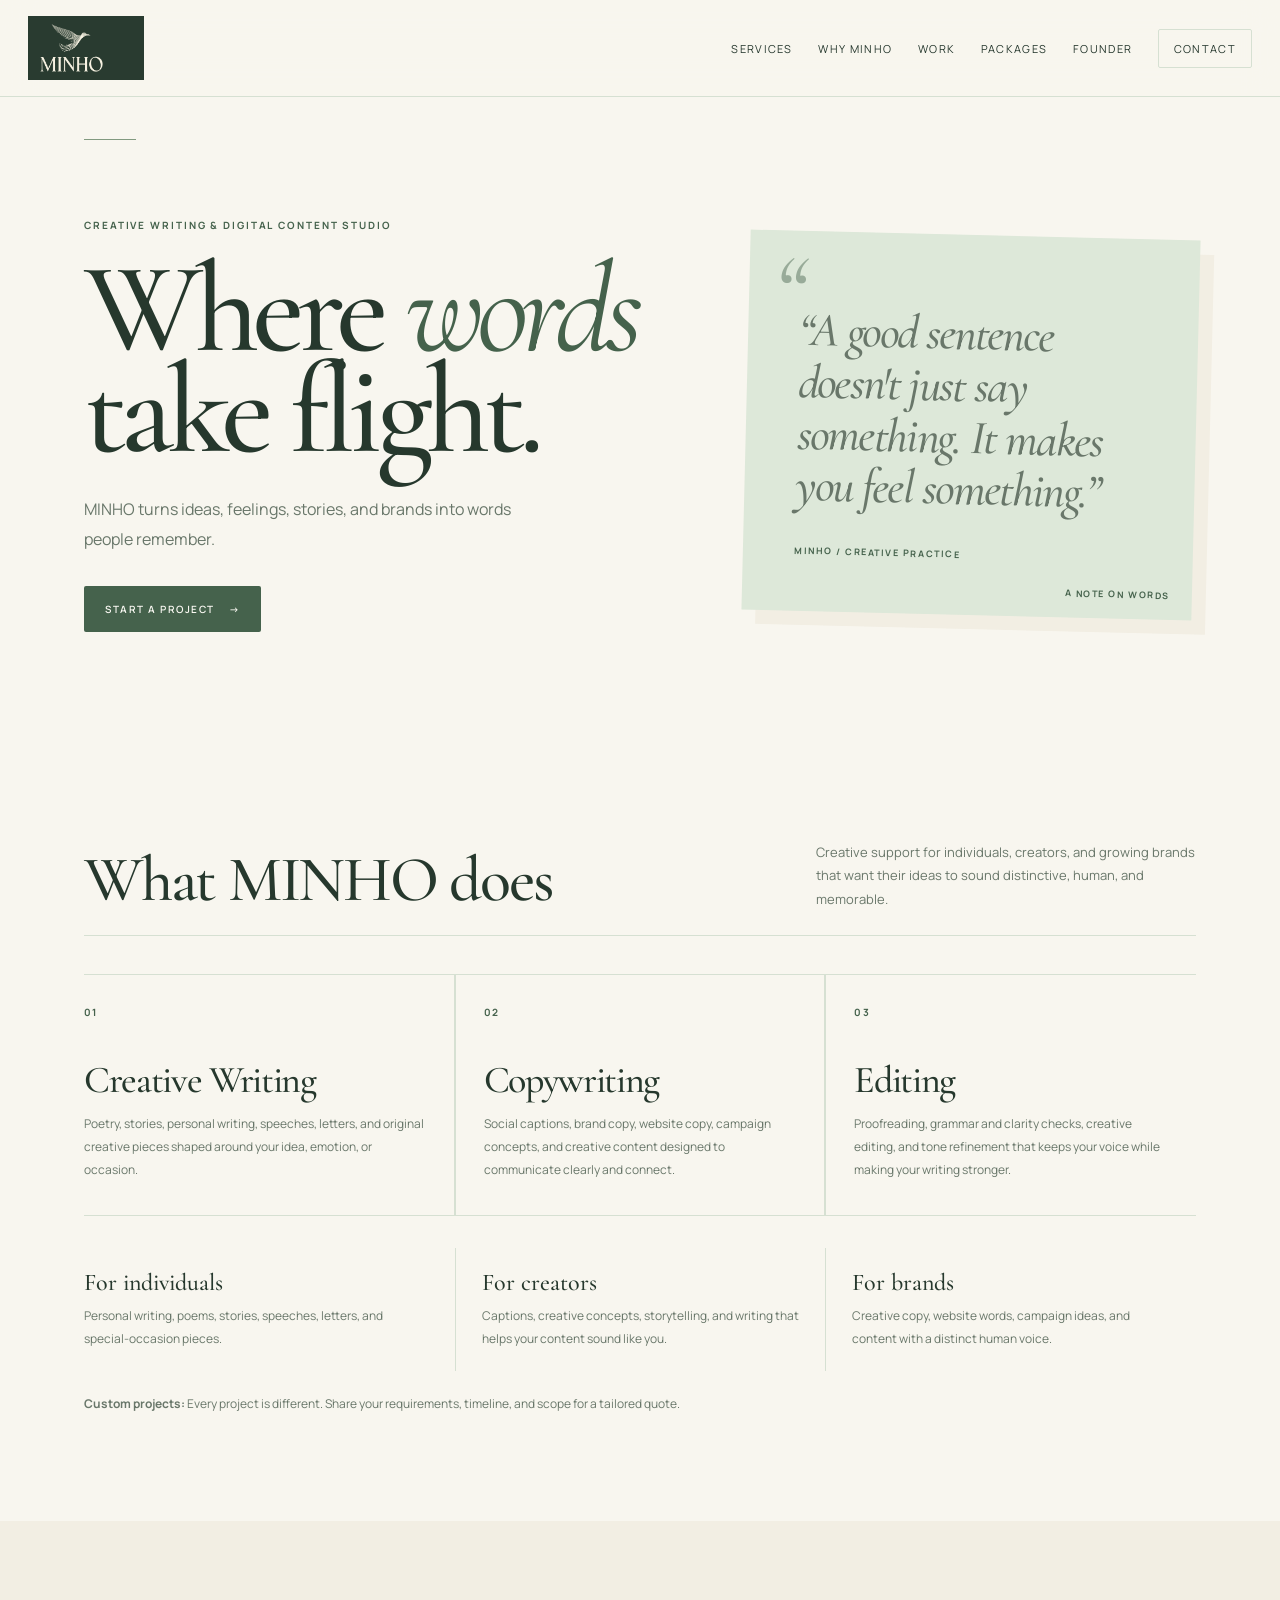
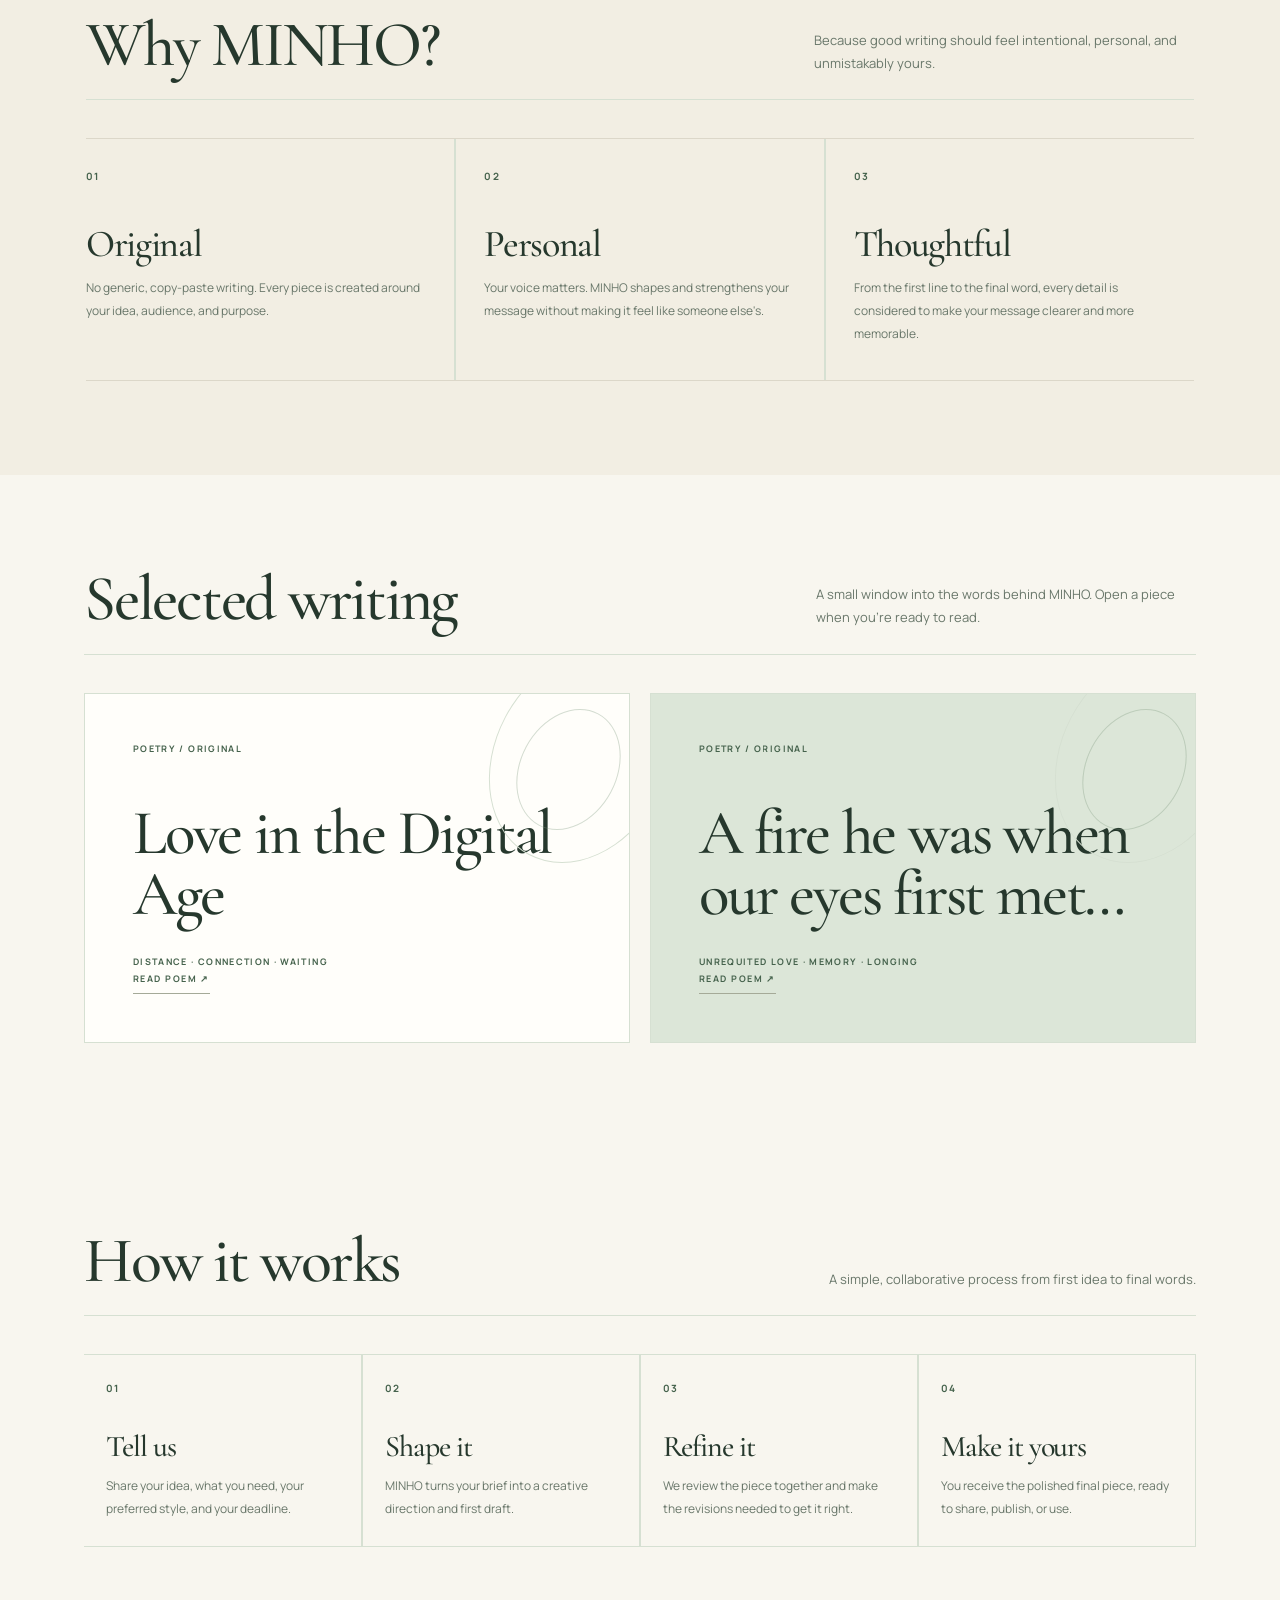
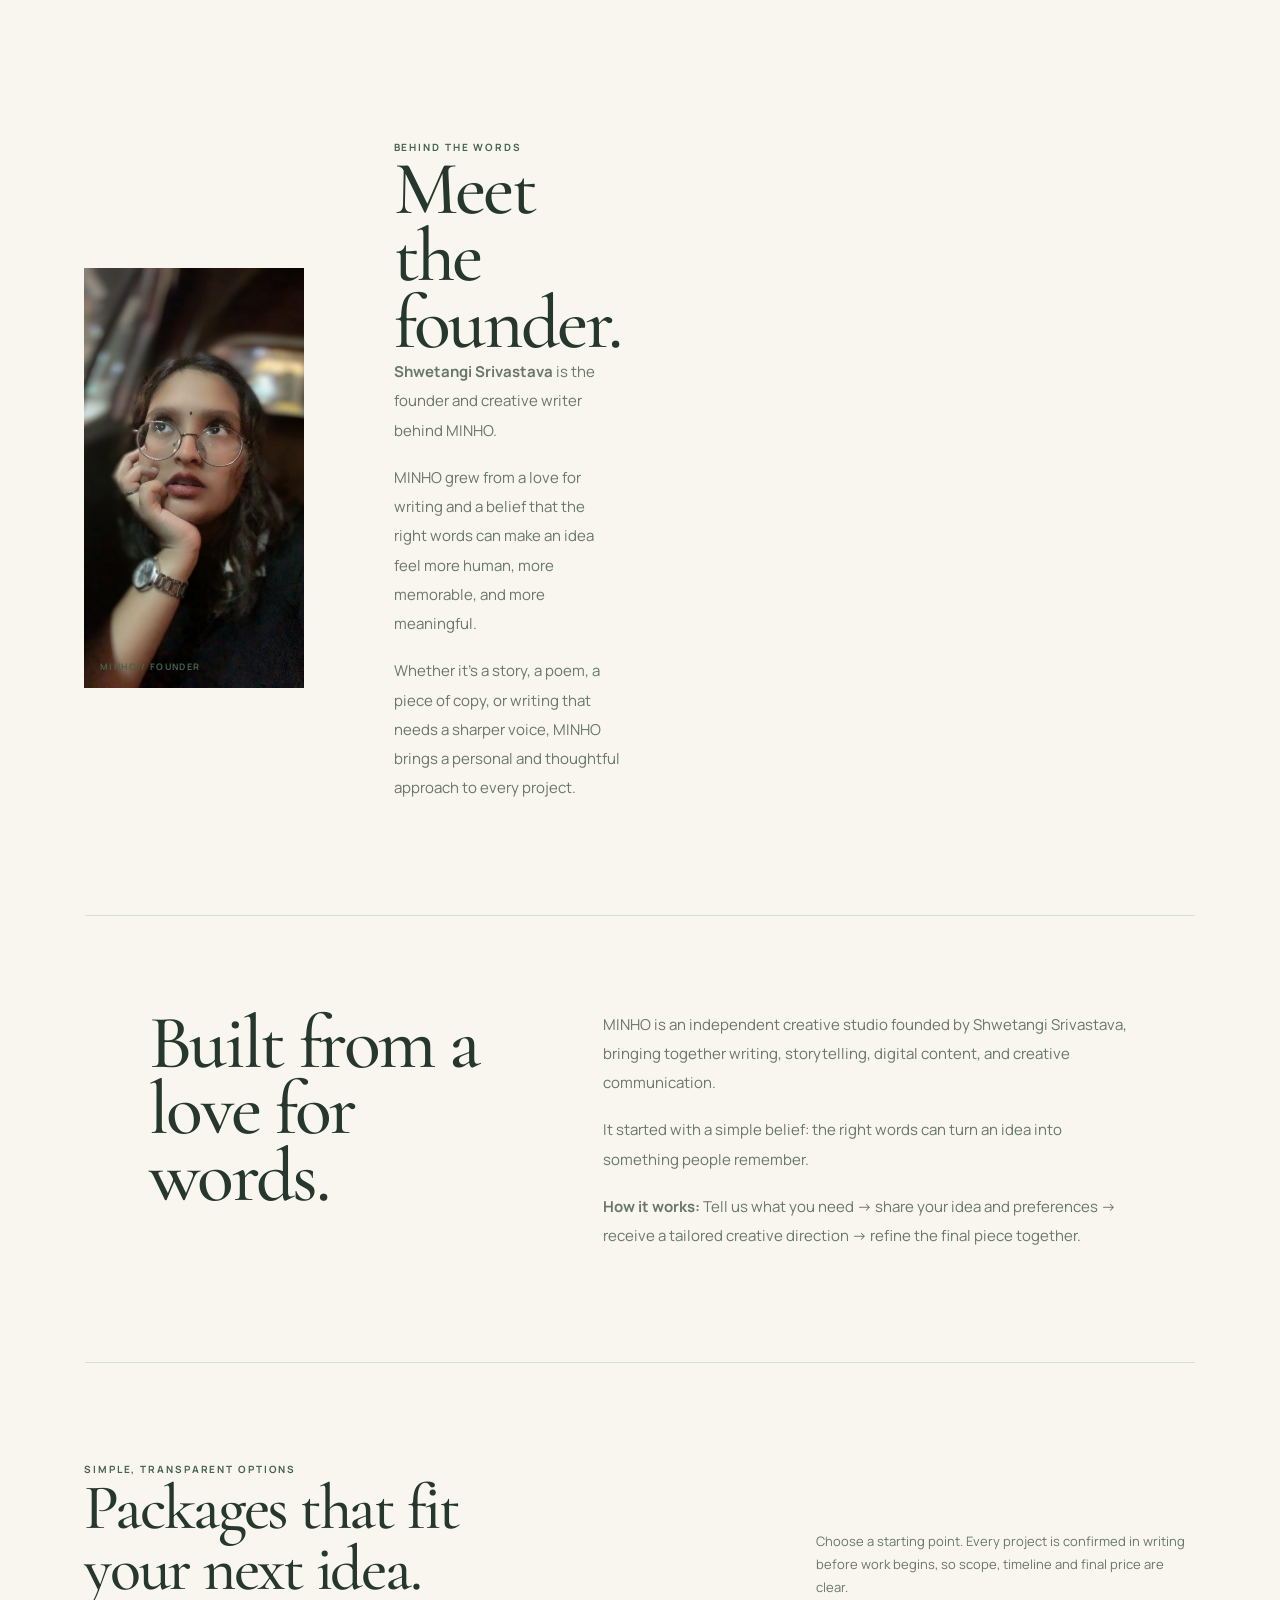
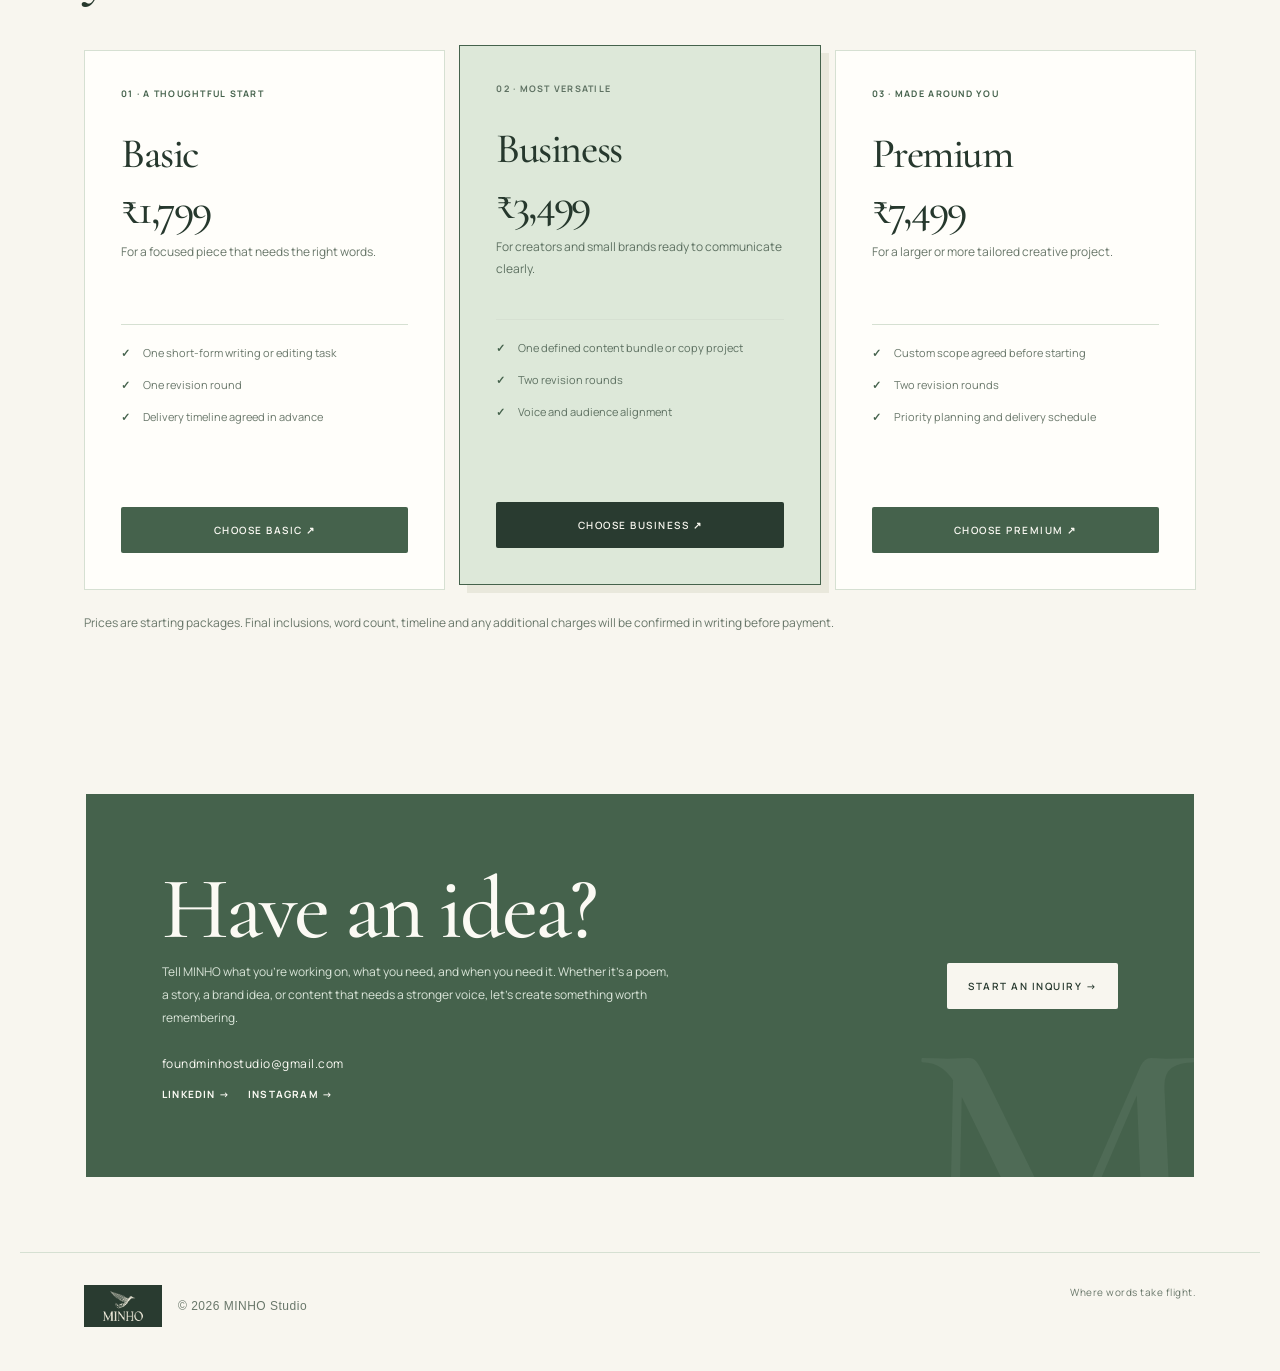
==== index.html @ 9cf773f1 "Change founder photo and update biography Updated founder photo and related content in the about sec" ====
<!doctype html>
<html lang="en">
<head>
<meta charset="utf-8">
<meta name="viewport" content="width=device-width, initial-scale=1">
<title>MINHO — Creative Writing & Digital Content Studio</title>
<style>
@import url('https://fonts.googleapis.com/css2?family=DM+Sans:wght@400;500;600;700&family=Manrope:wght@400;500;600;700&family=Playfair+Display:ital,wght@0,400;0,500;0,600;1,400;1,500&family=Cormorant+Garamond:ital,wght@0,400;0,500;0,600;1,400;1,500;1,600&display=swap');
:root{color-scheme:light dark;--bg:light-dark(#f1f3e7,#151711);--surface:light-dark(#fbfcf7,#22251d);--surface2:light-dark(#e5e9d9,#2c3026);--text:light-dark(#293020,#f4f6ec);--muted:light-dark(#6f7764,#b9c0ae);--line:light-dark(#d5dac7,#41463a);--accent:light-dark(#78855a,#c8d39f)}
*{box-sizing:border-box}html{scroll-behavior:smooth}body{margin:0;background:var(--bg);color:var(--text);font-family:Georgia,'Times New Roman',serif}button,a{font:inherit}.root{min-height:100vh;background:var(--bg)}
nav{max-width:1120px;margin:auto;padding:24px 28px;display:flex;align-items:center;justify-content:space-between}nav .brand{font-family:Arial,sans-serif;font-weight:800;letter-spacing:.18em;font-size:18px}nav .links{display:flex;gap:20px;font-family:Arial,sans-serif;font-size:13px}nav a{color:var(--text);text-decoration:none;transition:opacity .2s}nav a:hover{opacity:.6}
.hero{max-width:1120px;margin:auto;padding:92px 28px 100px;display:grid;grid-template-columns:1.15fr .85fr;gap:70px;align-items:center}.eyebrow{font-family:Arial,sans-serif;text-transform:uppercase;letter-spacing:.18em;font-size:12px;color:var(--accent);margin-bottom:22px}.hero h1{font-size:clamp(54px,8vw,104px);line-height:.88;margin:0 0 26px;font-weight:500;letter-spacing:-.055em}.hero h1 em{font-style:italic}.hero p{font-size:20px;line-height:1.55;color:var(--muted);max-width:650px;margin:0 0 30px}.cta{display:inline-flex;align-items:center;gap:10px;background:var(--text);color:var(--bg);padding:14px 20px;border-radius:999px;text-decoration:none;font-family:Arial,sans-serif;font-weight:700;font-size:13px}.hero-card{border:1px solid var(--line);background:var(--surface);padding:42px;border-radius:28px;transform:rotate(1.2deg)}.hero-card .quote{font-size:31px;line-height:1.15;margin:0 0 28px}.hero-card small{font-family:Arial,sans-serif;color:var(--muted);text-transform:uppercase;letter-spacing:.12em}
section{max-width:1120px;margin:auto;padding:76px 28px}.section-head{display:flex;justify-content:space-between;align-items:end;gap:30px;border-bottom:1px solid var(--line);padding-bottom:18px;margin-bottom:30px}.section-head h2{font-size:42px;font-weight:500;margin:0;letter-spacing:-.03em}.section-head p{font-family:Arial,sans-serif;font-size:13px;color:var(--muted);max-width:430px;line-height:1.5;margin:0}.grid{display:grid;grid-template-columns:repeat(3,1fr);gap:16px}.card{background:var(--surface);border:1px solid var(--line);border-radius:22px;padding:28px;min-height:220px}.num{font-family:Arial,sans-serif;font-size:12px;color:var(--accent);margin-bottom:38px}.card h3{font-size:25px;font-weight:500;margin:0 0 10px}.card p{font-family:Arial,sans-serif;color:var(--muted);line-height:1.55;font-size:14px;margin:0}
.work{display:grid;grid-template-columns:1fr 1fr;gap:16px}.work-card{border-radius:24px;background:var(--surface2);padding:34px;min-height:280px;display:flex;flex-direction:column;justify-content:space-between}.work-card h3{font-size:34px;font-weight:500;margin:0;max-width:400px}.tag{font-family:Arial,sans-serif;font-size:11px;text-transform:uppercase;letter-spacing:.13em;color:var(--muted)}
.service-detail{display:grid;grid-template-columns:repeat(3,1fr);gap:16px;margin-top:18px}.service-detail article{padding:22px 24px;border-left:1px solid var(--line)}.service-detail h4{font-size:18px;font-weight:500;margin:0 0 10px}.service-detail p{font-family:Arial,sans-serif;color:var(--muted);font-size:13px;line-height:1.55;margin:0}.process{display:grid;grid-template-columns:repeat(4,1fr);gap:16px}.process .card{min-height:190px}.process .num{margin-bottom:28px}.note{font-family:Arial,sans-serif;font-size:13px;color:var(--muted);line-height:1.6;margin-top:22px}.socials{display:flex;gap:18px;flex-wrap:wrap;font-family:Arial,sans-serif;font-size:13px}.socials a{color:var(--text);text-decoration:none}.socials a:hover{opacity:.6}
.about{display:grid;grid-template-columns:.8fr 1.2fr;gap:70px;align-items:start}.about h2{font-size:48px;font-weight:500;line-height:1;margin:0}.about p{font-size:19px;line-height:1.7;color:var(--muted);margin:0 0 18px}.contact{background:var(--text);color:var(--bg);border-radius:30px;padding:64px;display:flex;justify-content:space-between;gap:40px;align-items:center}.contact h2{font-size:52px;font-weight:500;margin:0;letter-spacing:-.04em}.contact p{font-family:Arial,sans-serif;color:var(--muted);max-width:520px;line-height:1.5}.contact .cta{background:var(--bg);color:var(--text)}footer{max-width:1120px;margin:auto;padding:40px 28px 60px;display:flex;justify-content:space-between;font-family:Arial,sans-serif;font-size:12px;color:var(--muted)}
@media(max-width:800px){nav .links{display:none}.hero,.about{grid-template-columns:1fr;gap:38px;padding-top:55px}.grid,.work,.service-detail,.process{grid-template-columns:1fr}.hero-card{transform:none}.contact{padding:40px 28px;display:block}.contact h2{font-size:42px;margin-bottom:15px}.section-head{display:block}.section-head h2{margin-bottom:12px}.service-detail article{border-left:0;border-top:1px solid var(--line)}section{padding:55px 22px}.hero{padding-left:22px;padding-right:22px}nav{padding:20px 22px}}

nav .brand{display:inline-flex;align-items:center;text-decoration:none}nav .brand img{display:block;width:88px;height:auto;max-height:54px;object-fit:contain;object-position:left center}.contact-details{margin:22px 0 14px}.contact-details .email{font-family:Arial,sans-serif;color:var(--bg);text-decoration:none;font-size:14px;font-weight:700}.contact-details .email:hover{opacity:.7}.footer-brand{display:flex;align-items:center;gap:16px}.footer-brand img{width:68px;height:auto;max-height:42px;object-fit:contain;background:#293b30;padding:4px 6px}.footer-brand span{font-family:Arial,sans-serif;font-size:12px;color:var(--muted)}

/* MINHO V6 professional refinements */
:root{color-scheme:light;--bg:#f4f5ec;--surface:#fffef9;--surface2:#e7ecdd;--text:#293326;--muted:#687260;--line:#d8dece;--accent:#718052}
body{font-family:Georgia,'Times New Roman',serif;letter-spacing:.005em}nav{position:sticky;top:0;z-index:20;max-width:none;padding:16px max(28px,calc((100vw - 1120px)/2));background:rgba(244,245,236,.94);backdrop-filter:blur(14px);border-bottom:1px solid rgba(216,222,206,.8)}nav .brand img{width:92px;height:54px;object-fit:contain;object-position:left center}nav .links{align-items:center;gap:clamp(12px,2vw,25px)}nav .links a{font-size:12px;letter-spacing:.04em}.hero{padding-top:105px;padding-bottom:110px}.hero h1{line-height:.98;max-width:760px}.cta{display:inline-flex;align-items:center;gap:14px;border-radius:999px;padding:15px 23px;background:var(--text);color:var(--bg);text-decoration:none;font:600 12px Arial,sans-serif;letter-spacing:.04em;transition:transform .2s,background .2s}.cta:hover{transform:translateY(-2px);background:#46543b}.card,.work-card{box-shadow:0 8px 30px rgba(40,50,34,.035);border:1px solid rgba(216,222,206,.8);transition:transform .22s,box-shadow .22s}.card:hover,.work-card:hover{transform:translateY(-4px);box-shadow:0 16px 36px rgba(40,50,34,.08)}section{scroll-margin-top:86px}.work-card{cursor:pointer;text-align:left}.work-card .read-link{font:600 11px Arial,sans-serif;letter-spacing:.1em;text-transform:uppercase;color:var(--accent)}
.founder-layout{display:grid;grid-template-columns:minmax(220px,.72fr) 1.28fr;gap:clamp(30px,6vw,76px);align-items:center}.founder-photo-wrap{min-height:340px;border-radius:26px;overflow:hidden;background:linear-gradient(145deg,#e5ead9,#fdfbf4);border:1px solid var(--line);display:flex;align-items:center;justify-content:center}.founder-photo-wrap img{width:100%;height:100%;min-height:340px;max-height:480px;object-fit:cover;display:block}.founder-placeholder{padding:24px;text-align:center;font:12px/1.7 Arial,sans-serif;color:var(--muted)}.founder-placeholder strong{display:block;font:italic 28px Georgia,serif;color:var(--text);margin-bottom:8px}
.poem-dialog{width:min(720px,calc(100% - 28px));max-height:85vh;overflow:auto;border:1px solid var(--line);border-radius:24px;background:var(--surface);color:var(--text);padding:clamp(24px,5vw,48px);box-shadow:0 24px 90px rgba(20,30,16,.28)}.poem-dialog::backdrop{background:rgba(24,31,22,.66);backdrop-filter:blur(5px)}.poem-dialog h2{font-size:clamp(30px,5vw,48px);font-weight:500;line-height:1.05;margin:12px 0}.poem-dialog .poem-meta{font:11px Arial,sans-serif;letter-spacing:.12em;text-transform:uppercase;color:var(--accent)}.poem-dialog .poem-body{white-space:pre-line;font-size:18px;line-height:1.9;color:var(--muted);margin-top:28px}.dialog-top{display:flex;justify-content:space-between;gap:18px;align-items:center}.dialog-close{border:1px solid var(--line);background:var(--surface2);color:var(--text);width:42px;height:42px;border-radius:50%;cursor:pointer;font-size:22px}.work-card:focus-visible,.cta:focus-visible,.dialog-close:focus-visible{outline:3px solid var(--accent);outline-offset:4px}
@media(max-width:800px){nav{padding:14px 20px;position:relative}nav .brand img{width:78px}nav .links{display:flex;flex-wrap:wrap;justify-content:flex-end;gap:10px 14px;font-size:11px}.hero{padding-top:60px;padding-bottom:65px}.founder-layout{grid-template-columns:1fr}.founder-photo-wrap,.founder-photo-wrap img{min-height:280px}.poem-dialog .poem-body{font-size:16px}}
@media(max-width:480px){nav{align-items:flex-start;gap:12px}nav .links{max-width:230px}nav .links a{font-size:10px}.hero h1{font-size:clamp(48px,14vw,68px)}}


/* Packages and responsive layout improvements */
.pricing-grid{display:grid;grid-template-columns:repeat(3,minmax(0,1fr));gap:18px;align-items:stretch}
.price-card{display:flex;flex-direction:column;min-width:0;padding:clamp(22px,2.8vw,34px);border:1px solid var(--line);border-radius:24px;background:var(--surface);box-shadow:0 10px 34px rgba(40,50,34,.045)}
.price-card.featured{background:var(--surface2);border-color:#aeb99a;transform:translateY(-8px)}
.price-card h3{font-size:clamp(28px,3vw,36px);font-weight:500;margin:22px 0 8px}
.price{font-size:clamp(32px,3.5vw,44px);letter-spacing:-.04em;margin:0 0 8px}
.price-desc{font:14px/1.65 Arial,sans-serif;color:var(--muted);min-height:48px;margin:0 0 18px}
.price-card ul{list-style:none;padding:18px 0 24px;margin:0 0 20px;border-top:1px solid var(--line);flex:1}
.price-card li{position:relative;padding:0 0 12px 22px;font:13px/1.55 Arial,sans-serif;color:var(--muted)}
.price-card li:before{content:"✓";position:absolute;left:0;color:var(--accent);font-weight:bold}
.price-cta{justify-content:center;text-align:center;align-self:flex-start}
@media(max-width:900px){.pricing-grid{grid-template-columns:repeat(2,minmax(0,1fr))}.price-card.featured{transform:none}}
@media(max-width:620px){.pricing-grid{grid-template-columns:1fr}.price-desc{min-height:0}.price-cta{align-self:stretch}.section-head h2{font-size:clamp(32px,9vw,42px)}section{padding:48px 18px}.hero{padding-left:18px;padding-right:18px}.work-card{min-height:230px}.contact{padding:32px 22px}footer{padding:32px 20px;gap:20px;flex-wrap:wrap}}


/* MINHO V8 — light sage & creamy ivory, editorial typography */
:root{
  --bg:#f7f6ee;
  --surface:#fffdf7;
  --surface2:#e5ebdf;
  --text:#293b30;
  --muted:#68776b;
  --line:#d5dfd2;
  --accent:#78917a;
  --forest:#dce7d8;
  --paper:#293b30;
}
body{background:var(--bg);color:var(--text);font-family:'Cormorant Garamond',Georgia,serif;font-size:17px;letter-spacing:.005em}
/* Elegant serif headlines with a clean, legible sans-serif for navigation and details */
body{font-family:'DM Sans',Arial,sans-serif}
h1,h2,h3,h4,.hero-card .quote,.about h2,.price-card h3,.contact h2,.poem-dialog h2{font-family:'Playfair Display',Georgia,serif}

body:before{content:"";position:fixed;inset:0;pointer-events:none;z-index:-1;background:radial-gradient(ellipse at 85% 4%,rgba(154,118,84,.075),transparent 32%),radial-gradient(ellipse at 3% 42%,rgba(112,128,82,.055),transparent 28%)}
nav{background:rgba(247,246,238,.94);border-bottom:1px solid rgba(217,212,199,.88);padding-top:18px;padding-bottom:18px}
nav .brand{background:#293b30;padding:5px 9px}nav .brand img{width:98px;max-height:58px}
nav .links a{font-size:10px;letter-spacing:.14em;text-transform:uppercase}
nav .links a:last-child{border:1px solid var(--line);padding:11px 15px;border-radius:2px}
.hero{position:relative;min-height:590px;padding-top:116px;padding-bottom:118px;grid-template-columns:1.12fr .88fr;gap:clamp(36px,7vw,100px)}
.hero:before{content:"INDEPENDENT CREATIVE STUDIO";position:absolute;top:42px;left:28px;font:10px Arial,sans-serif;letter-spacing:.2em;color:var(--muted)}
.eyebrow{color:var(--accent);font-size:10px;letter-spacing:.22em}
.hero h1{font-size:clamp(62px,8.2vw,112px);line-height:.91;letter-spacing:-.065em;font-weight:400}
.hero h1 em{color:var(--accent);font-weight:400}
.hero p{font-size:18px;max-width:510px;line-height:1.75;color:#6f7469}
.cta{border-radius:2px;background:var(--forest);color:var(--paper);padding:17px 22px;letter-spacing:.13em;text-transform:uppercase;font-size:10px}
.cta:hover{background:#354b3d}
.hero-card{position:relative;border:0;border-radius:0;background:#dfe9dc;color:var(--text);padding:clamp(30px,4.3vw,54px);min-height:330px;display:flex;flex-direction:column;justify-content:center;transform:rotate(0);box-shadow:18px 18px 0 #e8e7dc}
.hero-card:before{content:"“";font-size:100px;line-height:.7;color:#78917a;display:block;margin-bottom:24px}
.hero-card .quote{font-size:clamp(28px,3.4vw,42px);line-height:1.17;letter-spacing:-.035em;font-weight:400}
.hero-card small{font-size:9px;letter-spacing:.2em;color:#657968}
section{padding-top:94px;padding-bottom:94px}
.section-head{border-bottom:1px solid var(--line);padding-bottom:24px;margin-bottom:36px}
.section-head h2{font-size:clamp(35px,4.2vw,52px);line-height:1.03;letter-spacing:-.045em}
.section-head p{font-size:12px;line-height:1.8;max-width:360px}
.grid{gap:0;border-top:1px solid var(--line);border-bottom:1px solid var(--line)}
.card{background:transparent;border:0;border-radius:0;box-shadow:none!important;padding:30px 28px 32px;min-height:230px}
.grid .card+.card{border-left:1px solid var(--line)}
.card:hover,.work-card:hover{transform:translateY(-3px);box-shadow:none}
.num{font-size:10px;letter-spacing:.16em;color:var(--accent);margin-bottom:48px}
.card h3{font-size:28px;letter-spacing:-.03em}
.card p,.service-detail p{font-size:12px;line-height:1.85}
.service-detail{gap:0;margin-top:26px}
.service-detail article{padding:24px 28px;border-left:1px solid var(--line)}
.service-detail h4{font-size:20px;font-style:italic}
.work{gap:18px}
.work-card{position:relative;border-radius:0;background:#e5ebdf;padding:clamp(26px,4vw,46px);min-height:340px;border:1px solid #dedbce;box-shadow:none;text-align:left}
.work-card:nth-child(2){background:#dce6d8}
.work-card h3{font-size:clamp(31px,4vw,46px);line-height:1.08;letter-spacing:-.04em;max-width:360px}
.work-card .read-link{color:var(--forest);border-bottom:1px solid #a5aa98;padding-bottom:8px;width:max-content}
.tag{font-size:9px;letter-spacing:.18em}
.process{gap:0;border-top:1px solid var(--line);border-bottom:1px solid var(--line)}
.process .card{min-height:205px;padding:26px 22px}
.process .card+.card{border-left:1px solid var(--line)}
.process .num{margin-bottom:36px}
.founder-photo-wrap{border-radius:0;background:#e5ebdf;border:0;min-height:410px}
.founder-photo-wrap img{min-height:410px;filter:saturate(.82)}
.about{gap:clamp(38px,8vw,110px)}
.about h2{font-size:clamp(40px,5vw,60px);letter-spacing:-.045em}
.about p{font-size:17px;line-height:1.85}
#about{border-top:1px solid var(--line);border-bottom:1px solid var(--line)}
.pricing-grid{gap:14px}
.price-card{background:transparent;border:1px solid var(--line);border-radius:0;padding:clamp(24px,3vw,36px);box-shadow:none;transition:background .2s,border-color .2s,transform .2s}
.price-card:hover{background:#fffdf7;border-color:#a9c0a9;transform:translateY(-4px)}
.price-card.featured{background:#e1eadd;color:var(--text);border-color:#cbd9c8;box-shadow:8px 8px 0 #e9e8dc}
.price-card.featured .tag,.price-card.featured .price-desc,.price-card.featured li{color:#5e7162}
.price-card h3{font-size:34px;letter-spacing:-.04em}
.price-card .price{font-size:44px;letter-spacing:-.05em}
.price-card ul{font-size:12px;line-height:1.9}
.price-card .cta{margin-top:24px}
.price-card.featured .cta{background:#293b30;color:#f7f6ee}
.note{font-size:11px;line-height:1.8}
.contact{background:#dfe9dc;color:var(--text);border-radius:0;padding:clamp(34px,6vw,76px);position:relative;overflow:hidden}
.contact:after{content:"MINHO";position:absolute;right:-10px;bottom:-52px;font:bold clamp(90px,17vw,210px)/1 Arial,sans-serif;letter-spacing:-.1em;color:rgba(41,59,48,.055);pointer-events:none}
.contact h2{font-size:clamp(42px,6vw,72px);line-height:.98;letter-spacing:-.06em}
.contact p{font-size:12px;line-height:1.9;color:#5e7162}
.contact .email{color:var(--paper);font-weight:400;letter-spacing:.03em}
.contact .cta{position:relative;z-index:1;white-space:nowrap;background:#293b30;color:#f7f6ee}
.socials a{font-size:10px;letter-spacing:.12em;text-transform:uppercase}
footer{border-top:1px solid var(--line);font-size:10px;letter-spacing:.06em}
.poem-dialog{border-radius:0;border-color:var(--line);box-shadow:0 24px 100px rgba(22,34,26,.32)}
.dialog-close{border-radius:0}
@media(max-width:800px){
 nav{padding:14px 20px;gap:14px}nav .brand img{width:78px}
 nav .links{gap:9px 12px;max-width:72%}nav .links a{font-size:9px;letter-spacing:.08em}
 .hero{min-height:auto;padding-top:88px;padding-bottom:70px;gap:36px}
 .hero:before{left:22px;top:28px;font-size:8px}
 .hero-card{min-height:260px;box-shadow:9px 9px 0 #e8e7dc}
 section{padding-top:66px;padding-bottom:66px}
 .grid{grid-template-columns:1fr}
 .grid .card+.card,.process .card+.card{border-left:0;border-top:1px solid var(--line)}
 .card{min-height:0;padding:26px 8px}
 .card .num{margin-bottom:24px}
 .service-detail{grid-template-columns:1fr}
 .service-detail article{padding:20px 8px;border-left:0;border-top:1px solid var(--line)}
 .process{grid-template-columns:1fr}
 .process .card{padding:25px 8px}
 .work-card{min-height:280px}
 .founder-photo-wrap,.founder-photo-wrap img{min-height:300px}
 .contact{padding:36px 26px}.contact .cta{white-space:normal;margin-top:18px}
}
@media(max-width:480px){
 nav{align-items:center}nav .links{max-width:75%;gap:8px 10px}nav .links a{font-size:8px}
 .hero h1{font-size:clamp(55px,15vw,72px)}
 .hero p{font-size:16px}
 .section-head h2{font-size:36px}
 .price-card.featured{box-shadow:5px 5px 0 #e1d9cb}
 footer{gap:14px;align-items:flex-start}
}


/* MINHO V9 — quiet luxury meets literary art house */
:root{
 color-scheme:light;
 --bg:#F8F6EF;
 --surface:#FFFEFA;
 --surface2:#E5EDE1;
 --text:#26382D;
 --muted:#69776A;
 --line:#D6E0D2;
 --accent:#829A80;
 --sage:#DDE8D9;
 --sage-deep:#45624C;
 --paper:#F2EEE3;
}
html{background:var(--bg);scroll-padding-top:100px}
body{background:var(--bg);color:var(--text);font-family:'Manrope',sans-serif;letter-spacing:0;font-size:15px}
.root{background:var(--bg)}
nav{max-width:none;padding:16px max(28px,calc((100vw - 1240px)/2));background:rgba(248,246,239,.94);border-bottom:1px solid var(--line);backdrop-filter:blur(16px)}
nav .brand img{width:98px;max-height:56px}
nav .links{font-family:'Manrope',sans-serif;gap:clamp(13px,2vw,28px)}
nav .links a{font-size:11px;text-transform:uppercase;letter-spacing:.12em;color:var(--text)}
nav .links a:hover{color:var(--sage-deep);opacity:1}
section{max-width:1240px;padding:94px clamp(24px,5vw,66px);scroll-margin-top:82px}
.hero{max-width:1240px;min-height:650px;padding:clamp(70px,9vw,125px) clamp(24px,5vw,66px) 110px;grid-template-columns:minmax(0,1.12fr) minmax(280px,.88fr);gap:clamp(34px,7vw,100px);position:relative}
.hero:before{content:"";position:absolute;left:clamp(24px,5vw,66px);top:42px;width:52px;height:1px;background:var(--accent)}
.eyebrow{font-family:'Manrope',sans-serif;color:var(--sage-deep);font-size:10px;letter-spacing:.19em;line-height:1.7;font-weight:700;text-transform:uppercase}
.hero .eyebrow{margin-bottom:25px}
.hero h1,.section-head h2,.about h2,.contact h2,.work-card h3,.card h3,.price-card h3,.poem-dialog h2{
 font-family:'Cormorant Garamond',Georgia,serif;font-weight:500;letter-spacing:-.035em
}
.hero h1{font-size:clamp(76px,10vw,138px);line-height:.79;max-width:700px;margin:0 0 34px;letter-spacing:-.055em}
.hero h1 em{font-weight:400;color:var(--sage-deep)}
.hero p{font-family:'Manrope',sans-serif;font-size:16px;line-height:1.85;max-width:440px;color:var(--muted);margin-bottom:32px}
.cta{border-radius:2px;background:var(--sage-deep);color:#FBFAF4;padding:16px 21px;font:600 10px 'Manrope',sans-serif;letter-spacing:.15em;text-transform:uppercase;transition:background .2s,transform .2s}
.cta:hover{background:var(--text);transform:translateY(-2px)}
.hero-card{position:relative;border:0;border-radius:0;background:var(--sage);padding:clamp(34px,4vw,58px);min-height:380px;display:flex;flex-direction:column;justify-content:center;transform:rotate(1.4deg);box-shadow:14px 14px 0 var(--paper)}
.hero-card:before{content:"“";font:italic 100px/1 'Cormorant Garamond',serif;color:var(--sage-deep);opacity:.45;position:absolute;top:10px;left:24px}
.hero-card:after{content:"A NOTE ON WORDS";position:absolute;right:22px;bottom:18px;font:700 9px 'Manrope',sans-serif;letter-spacing:.17em;color:var(--sage-deep)}
.hero-card .quote{font:italic 500 clamp(32px,4vw,48px)/1.08 'Cormorant Garamond',serif;margin:20px 0 32px;max-width:420px}
.hero-card small{font:700 9px 'Manrope',sans-serif;color:var(--sage-deep);letter-spacing:.17em}
.section-head{border-bottom:1px solid var(--line);padding-bottom:24px;margin-bottom:38px;align-items:end}
.section-head h2{font-size:clamp(42px,5vw,68px);line-height:.95;margin:0}
.section-head p{font:13px/1.8 'Manrope',sans-serif;color:var(--muted);max-width:380px}
.grid{gap:0;border-top:1px solid var(--line);border-bottom:1px solid var(--line)}
.card{border:0;border-right:1px solid var(--line);border-radius:0;box-shadow:none;background:transparent;padding:30px 28px 34px;min-height:230px}
.grid .card:first-child{padding-left:0}
.grid .card:last-child{border-right:0}
.card:hover{transform:none;box-shadow:none;background:rgba(221,232,217,.26)}
.num{font:700 10px 'Manrope',sans-serif;color:var(--sage-deep);letter-spacing:.12em;margin-bottom:42px}
.card h3{font-size:clamp(29px,3vw,38px);line-height:1.05;margin-bottom:12px}
.card p,.service-detail p,.process .card p{font:12px/1.9 'Manrope',sans-serif;color:var(--muted)}
.service-detail{gap:0;margin-top:32px}
.service-detail article{padding:20px 26px;border-left:1px solid var(--line)}
.service-detail article:first-child{padding-left:0;border-left:0}
.service-detail h4{font:500 24px 'Cormorant Garamond',serif;color:var(--text);margin-bottom:8px}
.note{font:12px/1.8 'Manrope',sans-serif;color:var(--muted)}
#why-minho{background:var(--paper);max-width:none;padding-left:max(24px,calc((100vw - 1108px)/2));padding-right:max(24px,calc((100vw - 1108px)/2))}
#why-minho .grid{border-color:#DCD7C9}
#why-minho .card:hover{background:rgba(255,254,250,.4)}
.work{gap:20px}
.work-card{position:relative;overflow:hidden;border-radius:0;border:1px solid var(--line);background:var(--surface);min-height:350px;padding:clamp(28px,4vw,48px);box-shadow:none;transition:background .3s,border-color .3s}
.work-card:before{content:"";position:absolute;right:-38px;top:-48px;width:170px;height:220px;border:1px solid var(--line);border-radius:100%;transform:rotate(28deg);pointer-events:none}
.work-card:after{content:"";position:absolute;right:12px;top:12px;width:95px;height:125px;border:1px solid rgba(130,154,128,.35);border-radius:100%;transform:rotate(28deg);pointer-events:none}
.work-card:hover{background:var(--sage);border-color:var(--sage-deep);transform:none;box-shadow:none}
.work-card h3{font-size:clamp(39px,5vw,63px);line-height:.98;max-width:430px;margin:45px 0 26px}
.work-card .tag{font:700 9px 'Manrope',sans-serif;letter-spacing:.15em;color:var(--sage-deep)}
.work-card .read-link{font:700 9px 'Manrope',sans-serif;letter-spacing:.16em;color:var(--sage-deep)}
#process .process{gap:0;border-top:1px solid var(--line);border-bottom:1px solid var(--line)}
#process .card{min-height:185px}
#process .card h3{font-size:30px}
.founder-layout{grid-template-columns:minmax(220px,.82fr) 1.18fr;gap:clamp(34px,7vw,90px)}
.founder-photo-wrap{border-radius:0;min-height:420px;background:var(--sage);border:0;position:relative}
.founder-photo-wrap:after{content:"MINHO / FOUNDER";position:absolute;bottom:15px;left:16px;font:700 9px 'Manrope',sans-serif;letter-spacing:.15em;color:var(--sage-deep)}
.founder-photo-wrap img{min-height:420px;filter:saturate(.82)}
.founder-placeholder{font:11px/1.8 'Manrope',sans-serif}
.founder-placeholder strong{font:italic 36px 'Cormorant Garamond',serif}
.about h2{font-size:clamp(48px,6vw,76px);line-height:.88}
.about p{font:15px/1.95 'Manrope',sans-serif;color:var(--muted)}
#about{border-top:1px solid var(--line);border-bottom:1px solid var(--line);max-width:1110px}
#about h2{max-width:420px}
#packages{max-width:1240px}
#packages .section-head{border-bottom:0;margin-bottom:26px}
.pricing-grid{gap:14px}
.price-card{border-radius:0;background:var(--surface);border:1px solid var(--line);box-shadow:none;padding:clamp(24px,3vw,36px)}
.price-card.featured{background:var(--sage);border-color:var(--sage-deep);transform:translateY(-5px)}
.price-card .tag{font:700 9px 'Manrope',sans-serif;letter-spacing:.14em;color:var(--sage-deep)}
.price-card h3{font-size:42px;margin:28px 0 6px}
.price{font:500 clamp(36px,4vw,48px)/1.1 'Cormorant Garamond',serif;letter-spacing:-.03em;color:var(--text)}
.price-desc{font:12px/1.8 'Manrope',sans-serif;color:var(--muted);min-height:65px}
.price-card ul{border-color:var(--line)}
.price-card li{font:11px/1.8 'Manrope',sans-serif;color:var(--muted)}
.price-card li:before{color:var(--sage-deep)}
.price-cta{align-self:stretch}
#contact{max-width:none;padding:55px clamp(24px,5vw,66px) 75px}
.contact{max-width:1108px;margin:auto;border-radius:0;background:var(--sage-deep);color:#FBFAF4;padding:clamp(34px,6vw,76px);position:relative;overflow:hidden}
.contact:after{content:"M";position:absolute;right:20px;bottom:-135px;font:500 360px/.8 'Cormorant Garamond',serif;color:rgba(255,255,255,.055);pointer-events:none}
.contact h2{font-size:clamp(54px,7vw,88px);line-height:.9;max-width:500px}
.contact p{font:12px/1.9 'Manrope',sans-serif;color:#D9E4D8;max-width:510px}
.contact .email{font-family:'Manrope',sans-serif;color:#FBFAF4;font-size:12px;letter-spacing:.04em}
.contact .cta{position:relative;z-index:1;background:var(--bg);color:var(--text);white-space:nowrap}
.contact .cta:hover{background:#fff}
.contact .socials{font:700 10px 'Manrope',sans-serif;letter-spacing:.1em;text-transform:uppercase}
.contact .socials a{color:#FBFAF4}
footer{max-width:1240px;padding:32px clamp(24px,5vw,66px) 44px;font:10px 'Manrope',sans-serif;letter-spacing:.05em}
.footer-brand img{width:78px}
.poem-dialog{border-radius:0;border-color:var(--line);background:var(--bg);box-shadow:0 24px 90px rgba(28,48,33,.24)}
.poem-dialog .poem-meta{font:700 9px 'Manrope',sans-serif;letter-spacing:.16em;color:var(--sage-deep)}
.poem-dialog h2{font-size:clamp(38px,6vw,62px);line-height:.95}
.poem-dialog .poem-body{font:18px/1.95 'Cormorant Garamond',serif;color:var(--text)}
.dialog-close{border-radius:0;background:var(--sage);border-color:var(--line)}
@media(max-width:800px){
 nav{padding:14px 20px;gap:16px}nav .brand img{width:80px}
 nav .links{display:flex;flex-wrap:wrap;justify-content:flex-end;gap:8px 12px;max-width:68%}
 nav .links a{font-size:9px;letter-spacing:.08em}
 section{padding:66px 22px}
 .hero{grid-template-columns:1fr;gap:48px;min-height:unset;padding:74px 22px 78px}
 .hero h1{font-size:clamp(72px,14vw,112px)}
 .hero-card{min-height:280px;max-width:570px;margin:0 8px 10px 0}
 .grid{grid-template-columns:1fr;border-bottom:0}
 .grid .card,.grid .card:first-child,.grid .card:last-child{padding:24px 0;border-right:0;border-bottom:1px solid var(--line);min-height:unset}
 .num{margin-bottom:22px}
 .service-detail{grid-template-columns:1fr}
 .service-detail article,.service-detail article:first-child{padding:18px 0;border-left:0;border-top:1px solid var(--line)}
 .work{grid-template-columns:1fr}
 .work-card{min-height:290px}
 .process{grid-template-columns:1fr 1fr}
 .process .card{padding:22px 16px 22px 0}
 .founder-layout{grid-template-columns:1fr}
 .founder-photo-wrap,.founder-photo-wrap img{min-height:320px;max-height:520px}
 .contact{display:block;padding:42px 28px}
 .contact .cta{margin-top:24px}
 .pricing-grid{grid-template-columns:1fr}
 .price-card.featured{transform:none}
 #why-minho{padding-left:22px;padding-right:22px}
}
@media(max-width:480px){
 nav{align-items:center;flex-wrap:wrap}
 nav .links{max-width:100%;width:100%;justify-content:space-between;gap:10px}
 nav .links a{font-size:9px}
 .hero h1{font-size:clamp(66px,16vw,88px)}
 .hero-card{padding:30px 25px;min-height:260px}
 .hero-card .quote{font-size:36px}
 .section-head h2{font-size:44px}
 .process{grid-template-columns:1fr}
 .contact h2{font-size:58px}
 .price-card h3{font-size:38px}
}
@media(prefers-reduced-motion:reduce){html{scroll-behavior:auto}*,*::before,*::after{transition:none!important;animation:none!important}}


.checkout-trigger{font:600 10px 'Manrope',sans-serif;cursor:pointer;border:0;width:100%}
/* MINHO checkout experience */
.checkout-dialog{width:min(760px,calc(100% - 24px));max-height:92vh;overflow:auto;border:1px solid var(--line);padding:0;background:var(--bg);color:var(--text);box-shadow:0 30px 100px rgba(25,42,29,.3)}
.checkout-dialog::backdrop{background:rgba(23,36,27,.68);backdrop-filter:blur(5px)}
.checkout-shell{display:grid;grid-template-columns:1fr .9fr}
.checkout-main{padding:clamp(24px,5vw,42px)}
.checkout-side{background:var(--sage);padding:clamp(24px,4vw,34px);border-left:1px solid var(--line)}
.checkout-kicker{font:700 9px 'Manrope',sans-serif;letter-spacing:.16em;text-transform:uppercase;color:var(--sage-deep)}
.checkout-title{font:500 clamp(36px,5vw,52px)/.98 'Cormorant Garamond',serif;margin:12px 0}
.checkout-copy{font:12px/1.8 'Manrope',sans-serif;color:var(--muted)}
.checkout-close{float:right;border:1px solid var(--line);background:transparent;color:var(--text);font-size:22px;width:38px;height:38px;cursor:pointer}
.checkout-form label{display:block;font:700 10px 'Manrope',sans-serif;letter-spacing:.06em;margin:17px 0 7px}
.checkout-form input,.checkout-form textarea,.checkout-form select{width:100%;padding:12px;border:1px solid var(--line);background:var(--surface);color:var(--text);font:13px 'Manrope',sans-serif;border-radius:0}
.checkout-form textarea{min-height:90px;resize:vertical}
.checkout-form .cta{margin-top:20px;border:0;cursor:pointer;width:100%;justify-content:center}
.checkout-total-label{font:700 9px 'Manrope',sans-serif;letter-spacing:.15em;text-transform:uppercase;color:var(--sage-deep)}
.checkout-package{font:500 30px 'Cormorant Garamond',serif;margin:8px 0 24px}
.checkout-row{display:flex;justify-content:space-between;gap:12px;font:12px/1.8 'Manrope',sans-serif;padding:10px 0;border-bottom:1px solid rgba(69,98,76,.2)}
.checkout-row strong{font-weight:700}
.checkout-row.discount{color:var(--sage-deep)}
.checkout-row.final{font-size:14px;border-bottom:0;padding-top:18px}
.checkout-row.final strong{font-size:24px}
.checkout-badge{display:inline-block;margin:12px 0;padding:8px 10px;background:#f8f6ef;color:#45624c;font:700 9px 'Manrope',sans-serif;letter-spacing:.08em;text-transform:uppercase}
.checkout-payment-note{margin-top:25px;padding-top:20px;border-top:1px solid rgba(69,98,76,.25);font:11px/1.8 'Manrope',sans-serif;color:#45624c}
.checkout-status{display:none;margin-top:14px;font:12px/1.7 'Manrope',sans-serif;color:var(--sage-deep)}
@media(max-width:650px){.checkout-shell{grid-template-columns:1fr}.checkout-side{border-left:0;border-top:1px solid var(--line);grid-row:1}.checkout-main{grid-row:2}.checkout-dialog{max-height:95vh}}

</style>
</head>
<body>
<div class="root" id="top">
<nav><a class="brand" href="#top" aria-label="MINHO home"><img src="minho-logo-transparent.png" alt="MINHO — Creative Writing & Editing Studio" /></a><div class="links"><a href="#services">Services</a><a href="#why-minho">Why MINHO</a><a href="#work">Work</a><a href="#packages">Packages</a><a href="#founder">Founder</a><a href="#contact">Contact</a></div></nav>
<main>
<section class="hero"><div><div class="eyebrow">Creative Writing & Digital Content Studio</div><h1>Where <em>words</em> take flight.</h1><p>MINHO turns ideas, feelings, stories, and brands into words people remember.</p><a class="cta" href="#contact">Start a project <span>→</span></a></div><div class="hero-card"><p class="quote">“A good sentence doesn't just say something. It makes you feel something.”</p><small>MINHO / Creative practice</small></div></section>
<section id="services"><div class="section-head"><h2>What MINHO does</h2><p>Creative support for individuals, creators, and growing brands that want their ideas to sound distinctive, human, and memorable.</p></div><div class="grid"><article class="card"><div class="num">01</div><h3>Creative Writing</h3><p>Poetry, stories, personal writing, speeches, letters, and original creative pieces shaped around your idea, emotion, or occasion.</p></article><article class="card"><div class="num">02</div><h3>Copywriting</h3><p>Social captions, brand copy, website copy, campaign concepts, and creative content designed to communicate clearly and connect.</p></article><article class="card"><div class="num">03</div><h3>Editing</h3><p>Proofreading, grammar and clarity checks, creative editing, and tone refinement that keeps your voice while making your writing stronger.</p></article></div><div class="service-detail"><article><h4>For individuals</h4><p>Personal writing, poems, stories, speeches, letters, and special-occasion pieces.</p></article><article><h4>For creators</h4><p>Captions, creative concepts, storytelling, and writing that helps your content sound like you.</p></article><article><h4>For brands</h4><p>Creative copy, website words, campaign ideas, and content with a distinct human voice.</p></article></div><p class="note"><strong>Custom projects:</strong> Every project is different. Share your requirements, timeline, and scope for a tailored quote.</p></section>
<section id="why-minho"><div class="section-head"><h2>Why MINHO?</h2><p>Because good writing should feel intentional, personal, and unmistakably yours.</p></div><div class="grid"><article class="card"><div class="num">01</div><h3>Original</h3><p>No generic, copy-paste writing. Every piece is created around your idea, audience, and purpose.</p></article><article class="card"><div class="num">02</div><h3>Personal</h3><p>Your voice matters. MINHO shapes and strengthens your message without making it feel like someone else's.</p></article><article class="card"><div class="num">03</div><h3>Thoughtful</h3><p>From the first line to the final word, every detail is considered to make your message clearer and more memorable.</p></article></div></section>
<section id="work"><div class="section-head"><h2>Selected writing</h2><p>A small window into the words behind MINHO. Open a piece when you're ready to read.</p></div><div class="work">
<button class="work-card" type="button" data-poem="poem-love" aria-haspopup="dialog" style="color:inherit"><span class="tag">Poetry / Original</span><h3>Love in the Digital Age</h3><span class="tag">Distance · connection · waiting</span><span class="read-link">Read poem ↗</span></button>
<button class="work-card" type="button" data-poem="poem-fire" aria-haspopup="dialog" style="color:inherit"><span class="tag">Poetry / Original</span><h3>A fire he was when our eyes first met…</h3><span class="tag">Unrequited love · memory · longing</span><span class="read-link">Read poem ↗</span></button>
</div></section>
<section id="process"><div class="section-head"><h2>How it works</h2><p>A simple, collaborative process from first idea to final words.</p></div><div class="process"><article class="card"><div class="num">01</div><h3>Tell us</h3><p>Share your idea, what you need, your preferred style, and your deadline.</p></article><article class="card"><div class="num">02</div><h3>Shape it</h3><p>MINHO turns your brief into a creative direction and first draft.</p></article><article class="card"><div class="num">03</div><h3>Refine it</h3><p>We review the piece together and make the revisions needed to get it right.</p></article><article class="card"><div class="num">04</div><h3>Make it yours</h3><p>You receive the polished final piece, ready to share, publish, or use.</p></article></div></section>
<section id="founder" class="about"><div class="founder-layout"><div class="founder-photo-wrap"><img src="FOUNDER.jpeg" alt="Shwetangi Srivastava, founder of MINHO" onerror="this.style.display='none';this.nextElementSibling.hidden=false"><div class="founder-placeholder" hidden><strong>Your portrait goes here</strong>Upload your photo to the repository root as <code>founderphoto.jpeg</code>.</div></div><div><span class="eyebrow">Behind the words</span><h2>Meet the founder.</h2><p><strong>Shwetangi Srivastava</strong> is the founder and creative writer behind MINHO.</p><p>MINHO grew from a love for writing and a belief that the right words can make an idea feel more human, more memorable, and more meaningful.</p><p>Whether it’s a story, a poem, a piece of copy, or writing that needs a sharper voice, MINHO brings a personal and thoughtful approach to every project.</p></div></div></section>
<section id="about" class="about"><h2>Built from a love for words.</h2><div><p>MINHO is an independent creative studio founded by Shwetangi Srivastava, bringing together writing, storytelling, digital content, and creative communication.</p><p>It started with a simple belief: the right words can turn an idea into something people remember.</p><p><strong>How it works:</strong> Tell us what you need → share your idea and preferences → receive a tailored creative direction → refine the final piece together.</p></div></section>

<section id="packages" aria-labelledby="packages-title">
  <div class="section-head">
    <div><span class="eyebrow">Simple, transparent options</span><h2 id="packages-title">Packages that fit<br>your next idea.</h2></div>
    <p>Choose a starting point. Every project is confirmed in writing before work begins, so scope, timeline and final price are clear.</p>
  </div>
  <div class="pricing-grid">
    <article class="price-card">
      <span class="tag">01 · A thoughtful start</span><h3>Basic</h3>
      <p class="price">₹1,799</p><p class="price-desc">For a focused piece that needs the right words.</p>
      <ul><li>One short-form writing or editing task</li><li>One revision round</li><li>Delivery timeline agreed in advance</li></ul>
      <button class="cta price-cta checkout-trigger" type="button" data-package="Basic" data-price="1799">Choose Basic ↗</button>
    </article>
    <article class="price-card featured">
      <span class="tag">02 · Most versatile</span><h3>Business</h3>
      <p class="price">₹3,499</p><p class="price-desc">For creators and small brands ready to communicate clearly.</p>
      <ul><li>One defined content bundle or copy project</li><li>Two revision rounds</li><li>Voice and audience alignment</li></ul>
      <button class="cta price-cta checkout-trigger" type="button" data-package="Business" data-price="3499">Choose Business ↗</button>
    </article>
    <article class="price-card">
      <span class="tag">03 · Made around you</span><h3>Premium</h3>
      <p class="price">₹7,499</p><p class="price-desc">For a larger or more tailored creative project.</p>
      <ul><li>Custom scope agreed before starting</li><li>Two revision rounds</li><li>Priority planning and delivery schedule</li></ul>
      <button class="cta price-cta checkout-trigger" type="button" data-package="Premium" data-price="7499">Choose Premium ↗</button>
    </article>
  </div>
  <p class="note">Prices are starting packages. Final inclusions, word count, timeline and any additional charges will be confirmed in writing before payment.</p>
</section>

<section id="contact"><div class="contact"><div><h2>Have an idea?</h2><p>Tell MINHO what you're working on, what you need, and when you need it. Whether it's a poem, a story, a brand idea, or content that needs a stronger voice, let's create something worth remembering.</p><div class="contact-details"><a class="email" href="mailto:foundminhostudio@gmail.com?subject=MINHO%20Project%20Inquiry">foundminhostudio@gmail.com</a></div><div class="socials"><a href="https://www.linkedin.com/in/shwetangi-srivastava-1b465a272/" target="_blank" rel="noopener">LinkedIn →</a><a href="https://www.instagram.com/minho_studio/" target="_blank" rel="noopener">Instagram →</a></div></div><a class="cta" href="mailto:foundminhostudio@gmail.com?subject=MINHO%20Project%20Inquiry&body=Hi%20MINHO%2C%0A%0AI%27d%20like%20to%20discuss%20a%20project.%0A%0AProject%3A%0AWhat%20I%20need%3A%0ADeadline%3A%0ABudget%20range%3A%0AAdditional%20details%3A%0A">Start an inquiry →</a></div></section>
</main>


<dialog class="checkout-dialog" id="checkout-dialog" aria-labelledby="checkout-title">
  <div class="checkout-shell">
    <div class="checkout-main">
      <button class="checkout-close" type="button" aria-label="Close checkout" id="checkout-close">×</button>
      <span class="checkout-kicker">MINHO · Secure order request</span>
      <h2 class="checkout-title" id="checkout-title">Your next idea, beautifully worded.</h2>
      <p class="checkout-copy">Complete your project details below. Your first-project offer is shown in the order summary. MINHO will confirm the final scope and send payment instructions before work begins.</p>
      <form class="checkout-form" id="checkout-form">
        <input type="hidden" id="checkout-package" name="package">
        <label for="checkout-name">Your name</label>
        <input id="checkout-name" name="name" autocomplete="name" required placeholder="Name">
        <label for="checkout-email">Email address</label>
        <input id="checkout-email" name="email" type="email" autocomplete="email" required placeholder="you@example.com">
        <label for="checkout-type">What do you need?</label>
        <select id="checkout-type" name="projectType" required>
          <option value="">Choose a project type</option>
          <option>Creative writing / poetry / story</option>
          <option>Copywriting / brand content</option>
          <option>Editing / proofreading</option>
          <option>Other / custom project</option>
        </select>
        <label for="checkout-brief">Project brief</label>
        <textarea id="checkout-brief" name="brief" required placeholder="Tell us what you have in mind, the audience, and any key details."></textarea>
        <label for="checkout-deadline">Preferred deadline</label>
        <input id="checkout-deadline" name="deadline" type="text" placeholder="e.g. 25 October">
        <button class="cta" type="submit">Request order & quote →</button>
        <p class="checkout-copy">This submits an inquiry, not a charge. You'll review the confirmed scope and payment details before paying.</p>
        <p class="checkout-status" id="checkout-status" role="status">Your email app should open with your order request. If it doesn't, email foundminhostudio@gmail.com directly.</p>
      </form>
    </div>
    <aside class="checkout-side">
      <span class="checkout-total-label">Order summary</span>
      <div class="checkout-package" id="checkout-package-name">Basic package</div>
      <span class="checkout-badge">50% off · first project</span>
      <div class="checkout-row"><span>Package price</span><strong id="checkout-original">₹1,799</strong></div>
      <div class="checkout-row discount"><span>First-project discount</span><strong id="checkout-discount">−₹900</strong></div>
      <div class="checkout-row final"><span>Estimated total</span><strong id="checkout-final">₹899</strong></div>
      <p class="checkout-copy">The discount is an introductory offer for first-time MINHO clients. Amounts are estimates until your brief and project scope are confirmed.</p>
      <div class="checkout-payment-note"><strong>Payment</strong><br>After reviewing your brief, MINHO will confirm the final quote and send the available payment instructions. No payment is taken on this page.</div>
    </aside>
  </div>
</dialog>

<dialog class="poem-dialog" id="poem-love" aria-labelledby="poem-love-title"><div class="dialog-top"><span class="poem-meta">Original poetry · Shwetangi Srivastava</span><button class="dialog-close" type="button" aria-label="Close poem">×</button></div><h2 id="poem-love-title">Love in the Digital Age</h2><div class="poem-body">Two souls,
Long distances, far-off lands

Love bridging the two estranged bands
But sadly, it’s all built on the internet
With various boundaries already preset

Sometimes busyness, sometimes tiredness
Sometimes, the loving weighing a little less
Sometimes connectivity issues, souls or network
Different opinions collide like that of a spoon and fork

Sometimes the urge to meet stronger, sometimes weak
And a strong, tight hug till the bodies squeak
You fall in love and fall out of love sometimes, and that’s fine
Because the longer love stays, it ages well like a good old wine

You spend time looking at each other through the screen
Imagining to grow old together when the grass stays green
Dreaming of a fictional world with just the two of you in it
And counting the minutes till you meet slowly, bit by bit

The times seem to move slowly while you love someone online
Planning your future all at once, sketching it as a dreamy outline
Smiles flashed on the screen, virtual kisses blown to each other
Making one smile on the blushing and shy cuteness of another

Texting each other words of affirmation imagined as voices
And exploring each other all over again as though novices
A small tear shed that cant be wiped by the person virtually
What starts as mere attraction becomes love, gradually

Where love exists, all virtual barriers seem irrelevant
For every topic with your partner, you are free to vent
A partner who stays with you despite being far away
As they always say, where there's a will, there is a way

May love find its way back to you, hopefully, one day
May life’s surprise be so big that you have nothing to say
For my love in a far-off land, he continues to live
And only memories are what we have to relive

His presence, even in an unknown country or place
It gives me peace somehow through my internet space
Now I smile, closing the album of our years awaited love story
Which now, for our coming generations, has become history

Finally, we had made it to the end, no longer virtual but in real
All the wounds and pains we suffered, now only time will heal
For this is not the end but the beginning of something new
Not all can make it up to here, only a selected handful few

I miss the old us sometimes; God knows where they went
Maybe just for our love story, they were handpicked and sent
We had our fair share of love and arguments each time we met
But we knew these arguments and life, together made us set

Just like it worked out for us maybe it might work out for you
The key being loyal for each other and to yourself always be true
I bid adieu to you as I embark on my next journey as a poet
Everyone’s love eventually works, I’m sure you’ll know it!

~ Shwetangi Srivastava</div></dialog>
<dialog class="poem-dialog" id="poem-fire" aria-labelledby="poem-fire-title"><div class="dialog-top"><span class="poem-meta">Original poetry · Shwetangi Srivastava</span><button class="dialog-close" type="button" aria-label="Close poem">×</button></div><h2 id="poem-fire-title">A fire he was when our eyes first met…</h2><div class="poem-body">A fire he was when our eyes first met…
A smile of his ice easily could melt…
Something special he had in those eyes…
There lay answers for the what, when and whys.

Life lagged in appreciating his beauty…
Nor did he realise he was a cutie…
His past kept holding him back from trust…
For him, there lay only love and no lust…

But maybe he’ll find his one someday…
In a thorn bed of unrequitedness, I shall lay…
I still have those letters of unrequitedness stored…
Where evident it was that in love for me he was bored…

Where do I find again a man as divine as him?
Whose smile makes the city’s lighting seem dim…
Why is this ambiguous grief for him there?
Even though I’ve lost him before too
Isn’t grief for your relief, meant to be share?
So that life doesn’t alone beat you black and blue?

I shall never love or trust a mortal again…
I’d rather die than in unrequited love pain…
If he doesn’t come back I’ll sacrifice him gladly…

And this story has no happy ending sadly…

~ Shwetangi Srivastava</div></dialog>
<script>

(function(){
 const dialog=document.getElementById('checkout-dialog');
 if(!dialog) return;
 const prices={Basic:1799,Business:3499,Premium:7499};
 const money=n=>'₹'+Math.round(n).toLocaleString('en-IN');
 document.querySelectorAll('.checkout-trigger').forEach(button=>{
  button.addEventListener('click',()=>{
   const name=button.dataset.package||'Basic';
   const price=Number(button.dataset.price)||prices[name]||0;
   const discount=Math.round(price*0.5);
   document.getElementById('checkout-package').value=name;
   document.getElementById('checkout-package-name').textContent=name+' package';
   document.getElementById('checkout-original').textContent=money(price);
   document.getElementById('checkout-discount').textContent='−'+money(discount);
   document.getElementById('checkout-final').textContent=money(price-discount);
   document.getElementById('checkout-status').style.display='none';
   if(typeof dialog.showModal==='function') dialog.showModal();
  });
 });
 document.getElementById('checkout-close').addEventListener('click',()=>dialog.close());
 dialog.addEventListener('click',event=>{if(event.target===dialog)dialog.close();});
 document.getElementById('checkout-form').addEventListener('submit',event=>{
  event.preventDefault();
  const form=new FormData(event.currentTarget);
  const pkg=String(form.get('package')||'');
  const price=prices[pkg]||0;
  const discount=Math.round(price*0.5);
  const body=[
   'Hi MINHO, I would like to request an order and quote.',
   '',
   'Package: '+pkg,
   'Listed price: '+money(price),
   'First-project discount (50%): -'+money(discount),
   'Estimated total: '+money(price-discount),
   '',
   'Name: '+form.get('name'),
   'Email: '+form.get('email'),
   'Project type: '+form.get('projectType'),
   'Project brief: '+form.get('brief'),
   'Preferred deadline: '+(form.get('deadline')||'Not specified'),
   '',
   'Please confirm the scope, timeline, final price, and payment instructions.'
  ].join('\n');
  document.getElementById('checkout-status').style.display='block';
  window.location.href='mailto:foundminhostudio@gmail.com?subject='+encodeURIComponent('MINHO order request - '+pkg)+'&body='+encodeURIComponent(body);
 });
})();

(function(){
 document.querySelectorAll('[data-poem]').forEach(function(button){button.addEventListener('click',function(){var dialog=document.getElementById(button.getAttribute('data-poem'));if(dialog&&typeof dialog.showModal==='function')dialog.showModal();});});
 document.querySelectorAll('.poem-dialog').forEach(function(dialog){dialog.querySelector('.dialog-close').addEventListener('click',function(){dialog.close();});dialog.addEventListener('click',function(event){if(event.target===dialog)dialog.close();});});
 document.addEventListener('keydown',function(event){if(event.key==='Escape')document.querySelectorAll('.poem-dialog[open]').forEach(function(d){d.close();});});
})();
</script>

<footer><div class="footer-brand"><img src="minho-logo-transparent.png" alt="MINHO — Creative Writing & Editing Studio" /><span>© 2026 MINHO Studio</span></div><span>Where words take flight.</span></footer>
</div>
</body>
</html>
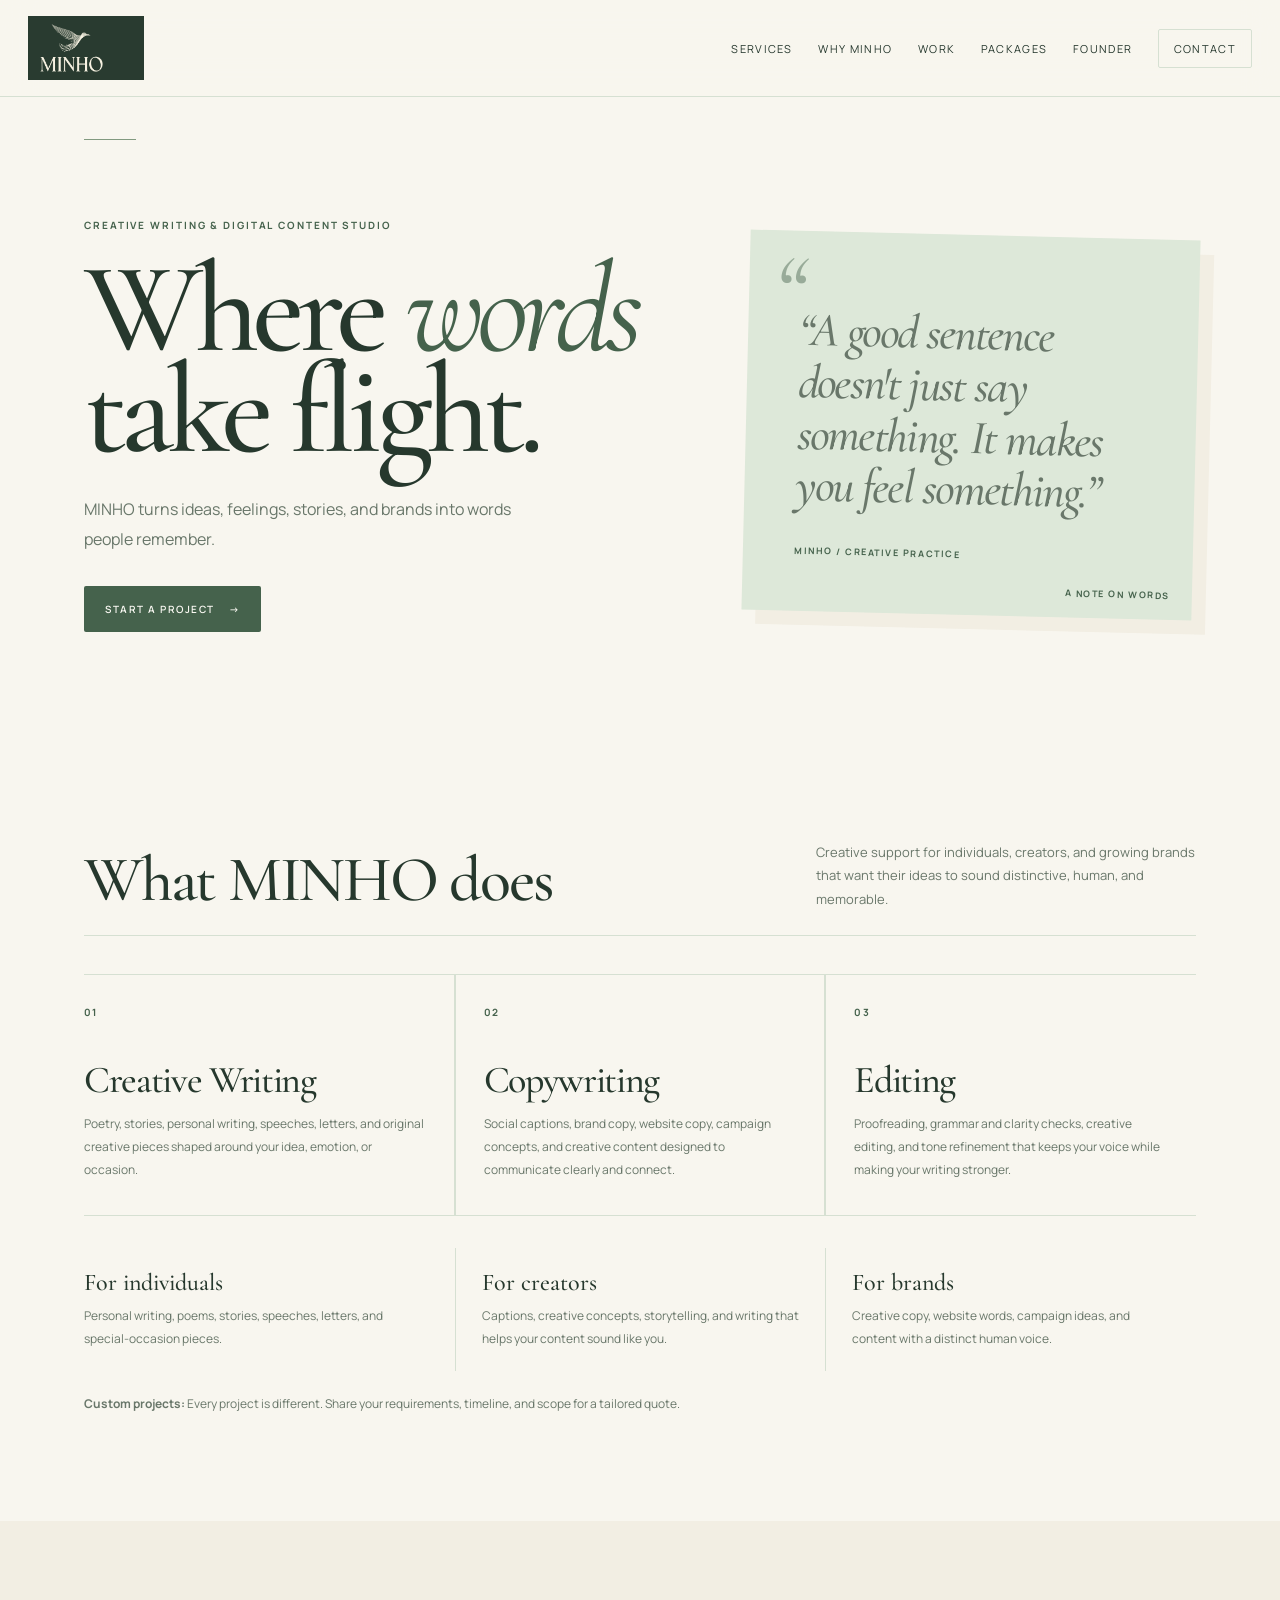
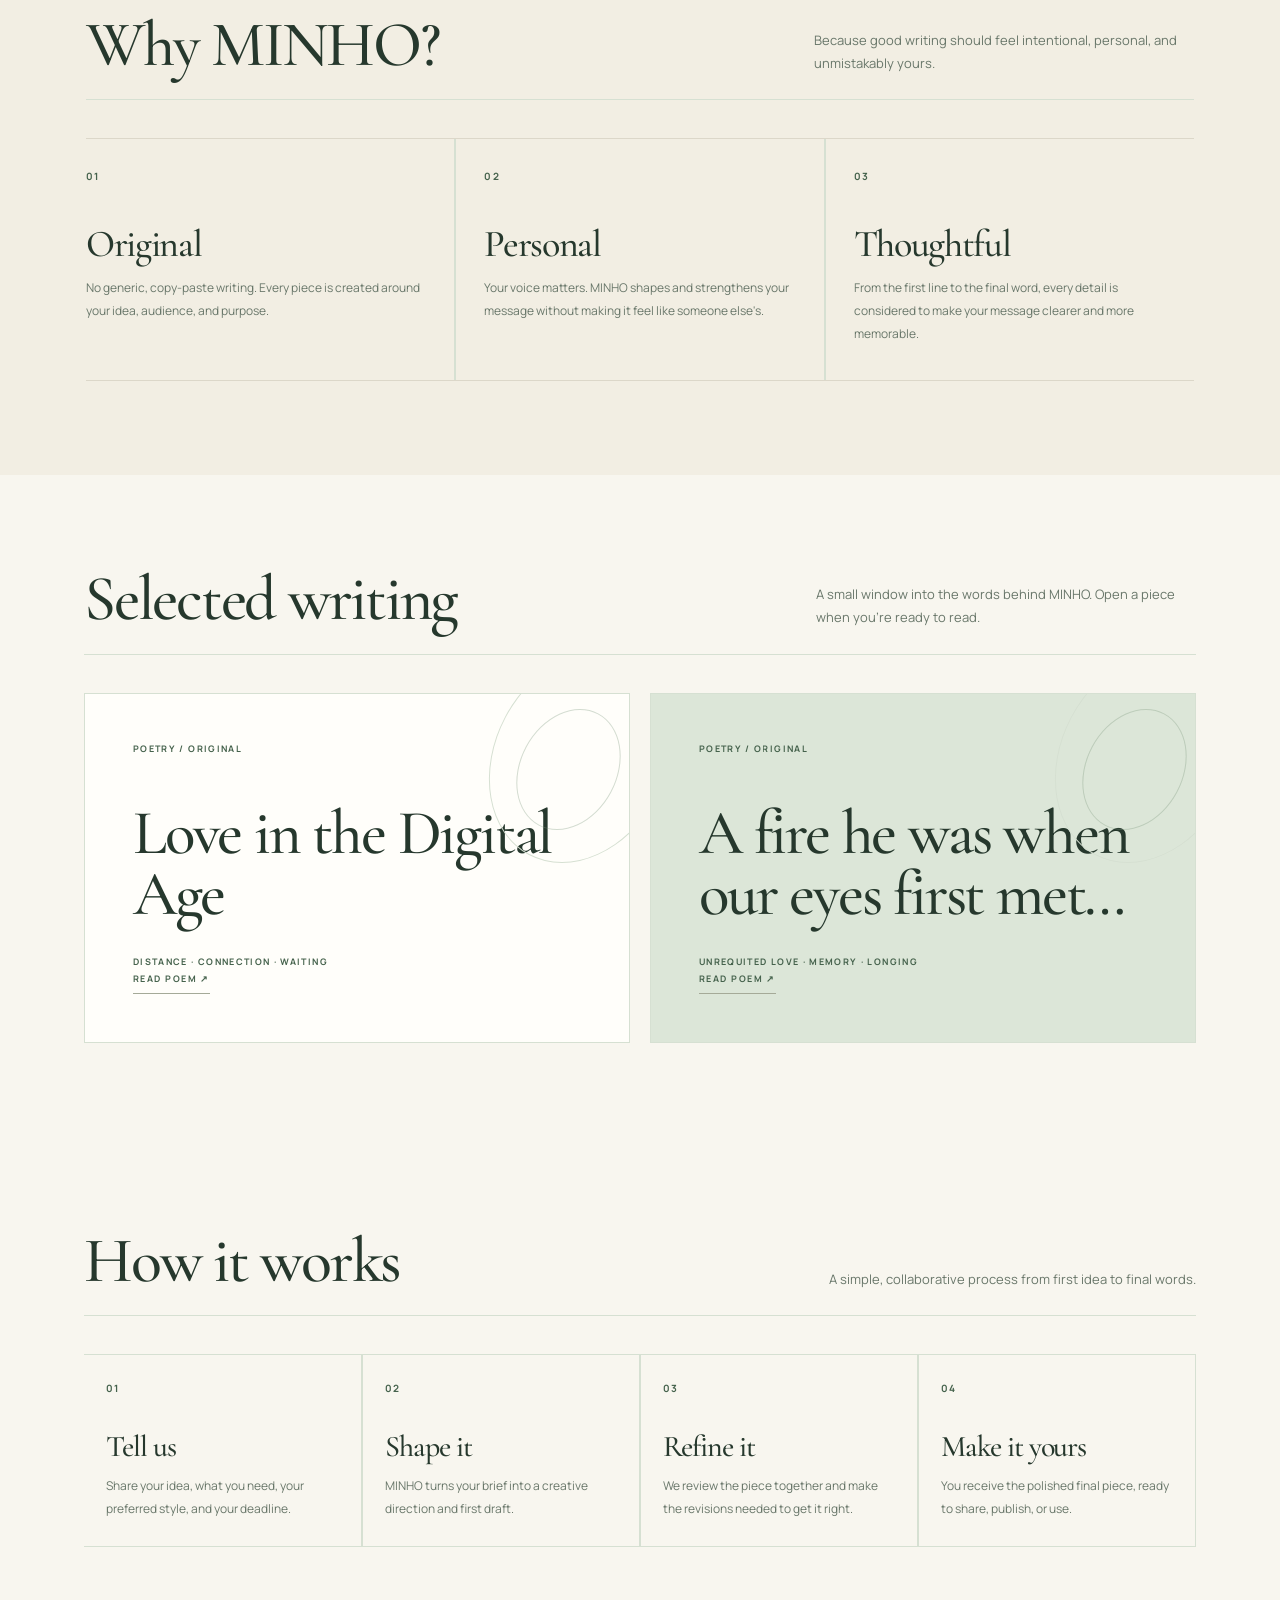
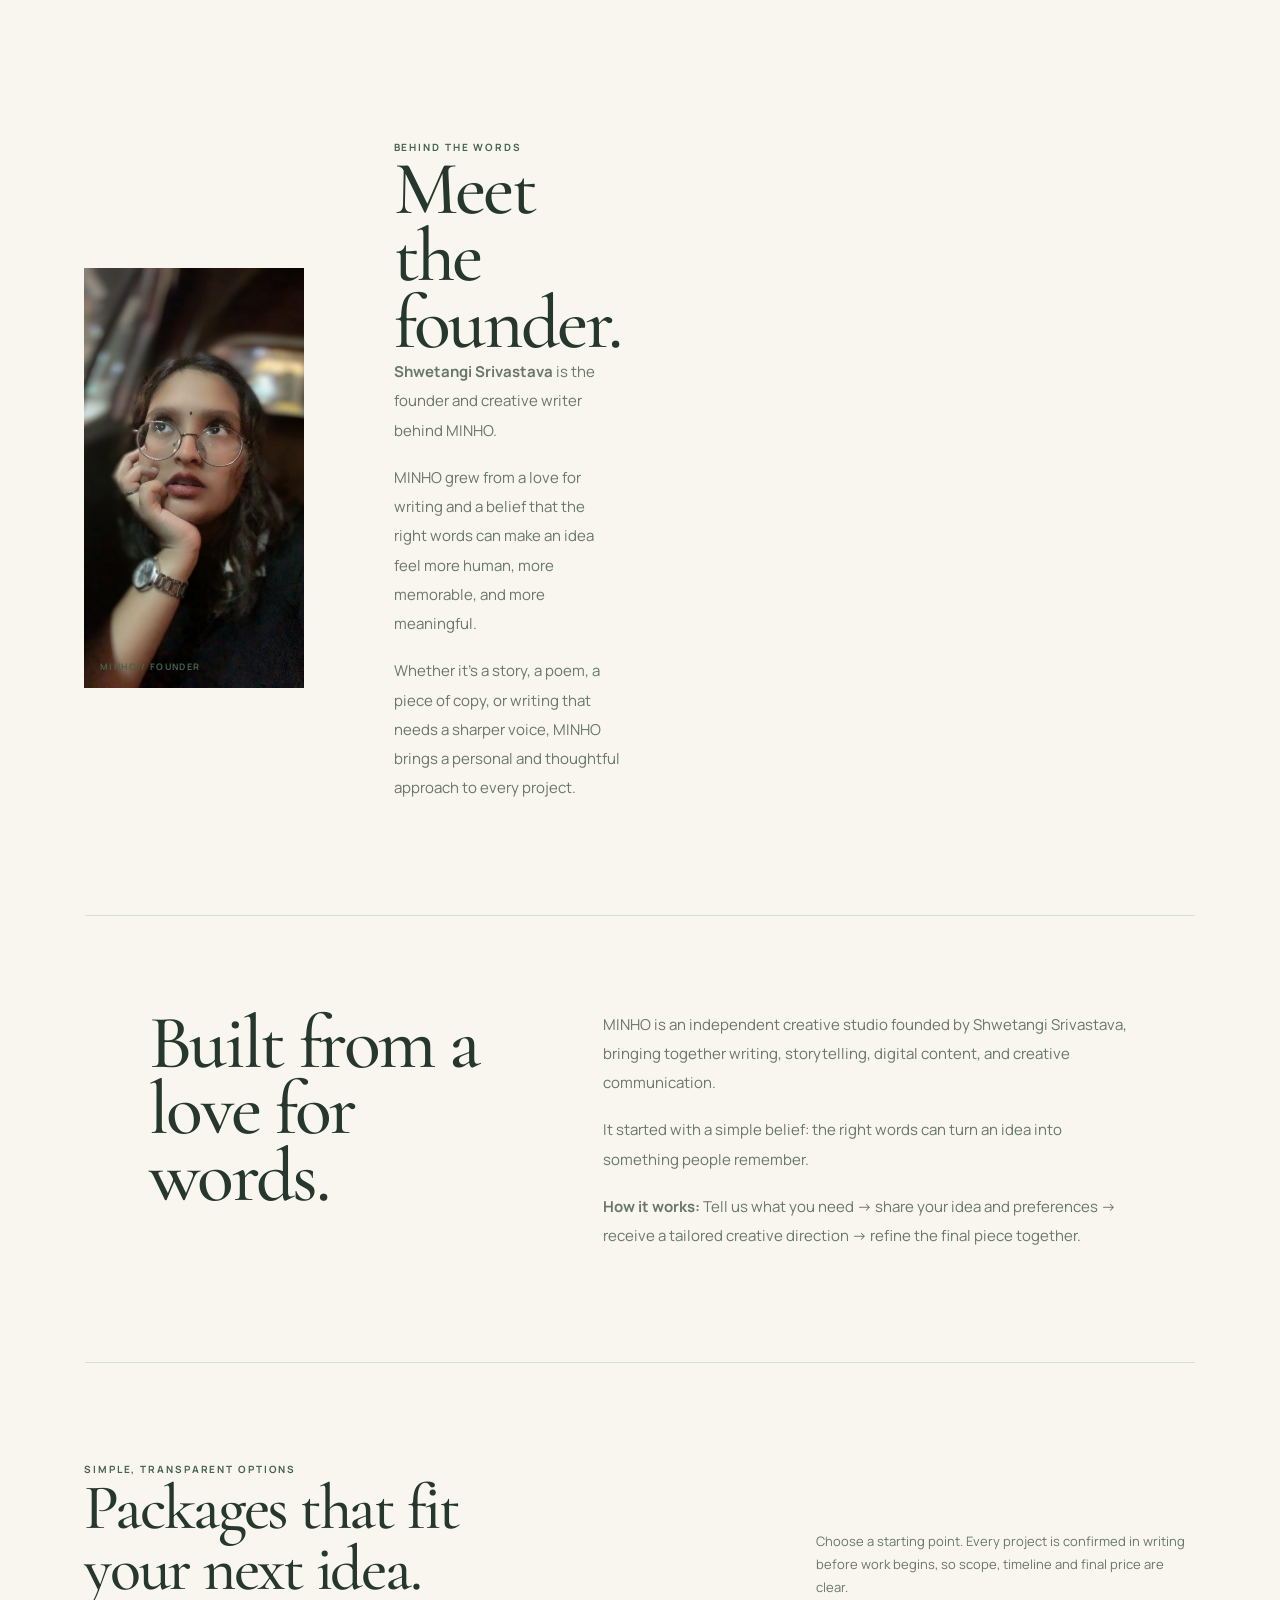
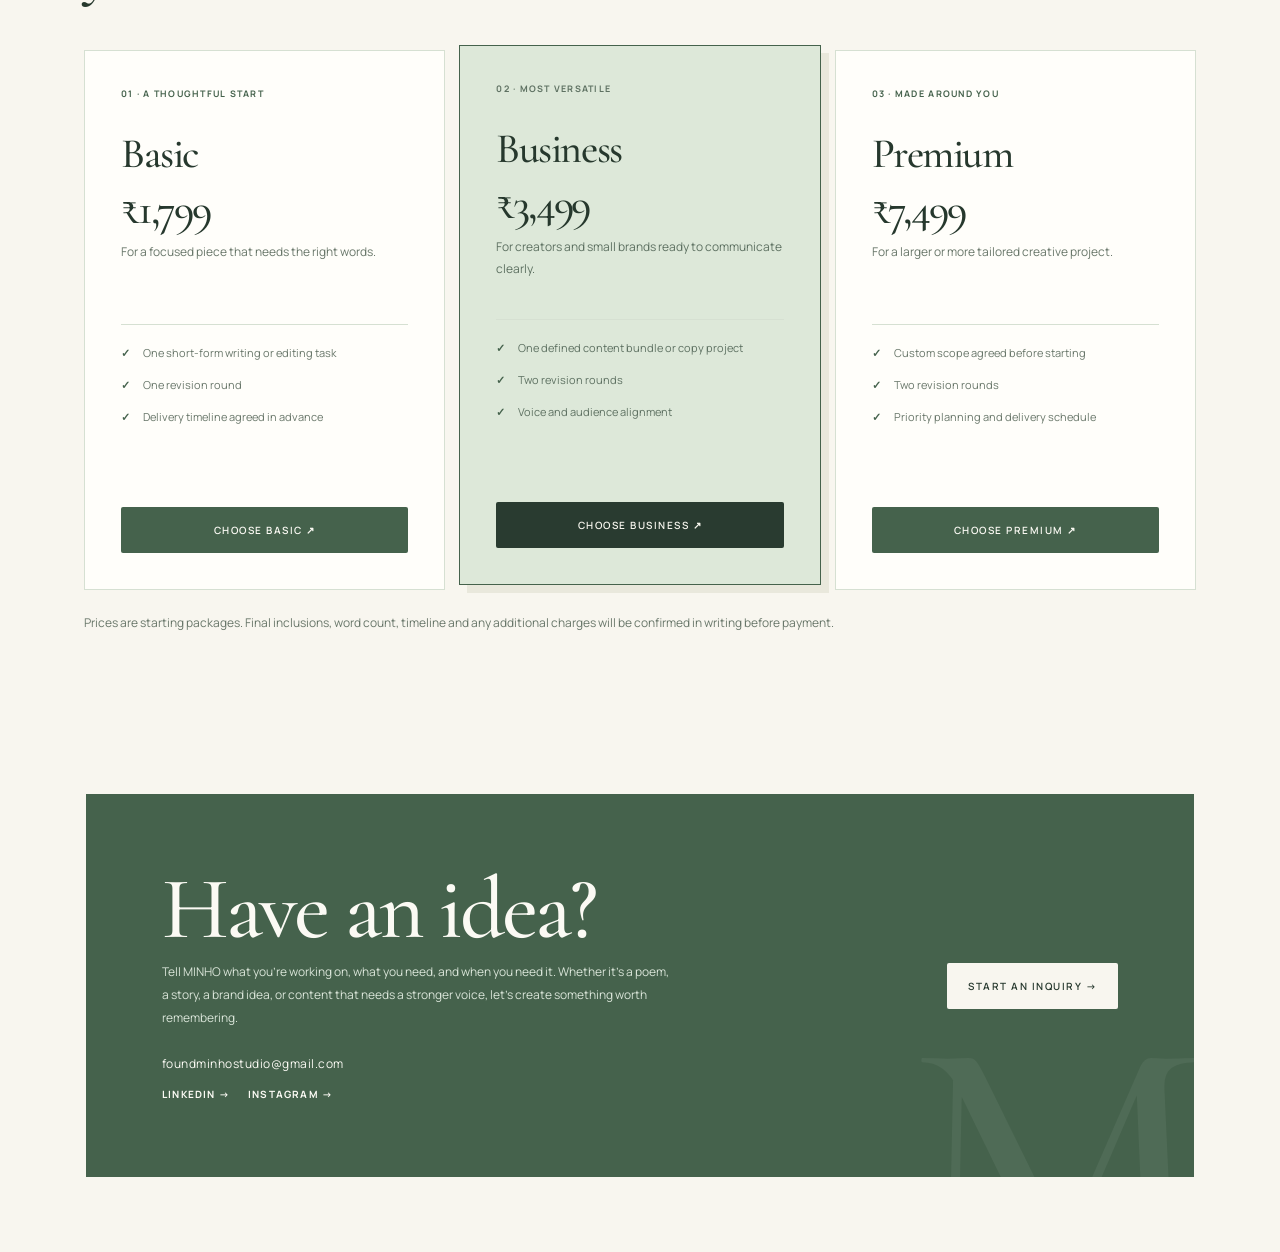
==== commit 52eb2fc7: "Update index.html" ====
--- a/index.html
+++ b/index.html
@@ -347,7 +347,7 @@
 <button class="work-card" type="button" data-poem="poem-fire" aria-haspopup="dialog" style="color:inherit"><span class="tag">Poetry / Original</span><h3>A fire he was when our eyes first met…</h3><span class="tag">Unrequited love · memory · longing</span><span class="read-link">Read poem ↗</span></button>
 </div></section>
 <section id="process"><div class="section-head"><h2>How it works</h2><p>A simple, collaborative process from first idea to final words.</p></div><div class="process"><article class="card"><div class="num">01</div><h3>Tell us</h3><p>Share your idea, what you need, your preferred style, and your deadline.</p></article><article class="card"><div class="num">02</div><h3>Shape it</h3><p>MINHO turns your brief into a creative direction and first draft.</p></article><article class="card"><div class="num">03</div><h3>Refine it</h3><p>We review the piece together and make the revisions needed to get it right.</p></article><article class="card"><div class="num">04</div><h3>Make it yours</h3><p>You receive the polished final piece, ready to share, publish, or use.</p></article></div></section>
-<section id="founder" class="about"><div class="founder-layout"><div class="founder-photo-wrap"><img src="FOUNDER.jpeg" alt="Shwetangi Srivastava, founder of MINHO" onerror="this.style.display='none';this.nextElementSibling.hidden=false"><div class="founder-placeholder" hidden><strong>Your portrait goes here</strong>Upload your photo to the repository root as <code>founderphoto.jpeg</code>.</div></div><div><span class="eyebrow">Behind the words</span><h2>Meet the founder.</h2><p><strong>Shwetangi Srivastava</strong> is the founder and creative writer behind MINHO.</p><p>MINHO grew from a love for writing and a belief that the right words can make an idea feel more human, more memorable, and more meaningful.</p><p>Whether it’s a story, a poem, a piece of copy, or writing that needs a sharper voice, MINHO brings a personal and thoughtful approach to every project.</p></div></div></section>
+<section id="founder" class="about"><div class="founder-layout"><div class="founder-photo-wrap"><img src="FOUNDER.jpeg" alt="Shwetangi Srivastava, founder of MINHO" onerror="this.style.display='none';this.nextElementSibling.hidden=false"><div class="founder-placeholder" hidden><strong>Your portrait goes here</strong>Upload your photo to the repository root as <code>FOUNDER.JPEG</code>.</div></div><div><span class="eyebrow">Behind the words</span><h2>Meet the founder.</h2><p><strong>Shwetangi Srivastava</strong> is the founder and creative writer behind MINHO.</p><p>MINHO grew from a love for writing and a belief that the right words can make an idea feel more human, more memorable, and more meaningful.</p><p>Whether it’s a story, a poem, a piece of copy, or writing that needs a sharper voice, MINHO brings a personal and thoughtful approach to every project.</p></div></div></section>
 <section id="about" class="about"><h2>Built from a love for words.</h2><div><p>MINHO is an independent creative studio founded by Shwetangi Srivastava, bringing together writing, storytelling, digital content, and creative communication.</p><p>It started with a simple belief: the right words can turn an idea into something people remember.</p><p><strong>How it works:</strong> Tell us what you need → share your idea and preferences → receive a tailored creative direction → refine the final piece together.</p></div></section>
 
 <section id="packages" aria-labelledby="packages-title">
@@ -420,7 +420,21 @@
       <div class="checkout-row discount"><span>First-project discount</span><strong id="checkout-discount">−₹900</strong></div>
       <div class="checkout-row final"><span>Estimated total</span><strong id="checkout-final">₹899</strong></div>
       <p class="checkout-copy">The discount is an introductory offer for first-time MINHO clients. Amounts are estimates until your brief and project scope are confirmed.</p>
-      <div class="checkout-payment-note"><strong>Payment</strong><br>After reviewing your brief, MINHO will confirm the final quote and send the available payment instructions. No payment is taken on this page.</div>
+      <div class="checkout-payment-note">
+  <strong>Pay MINHO via FamPay</strong>
+  <p>After MINHO confirms your final quote, scan the QR code or copy the UPI ID below to pay.</p>
+  <img
+    src="fampay-qr.jpeg"
+    alt="MINHO FamPay UPI payment QR code"
+    style="display:block;width:220px;max-width:100%;height:auto;margin:16px auto;border-radius:12px;"
+  >
+  <p><strong>UPI ID:</strong>
+    <span id="minho-upi">shwetangisrivastava@fam</span>
+  </p>
+  <button type="button" id="copy-minho-upi">Copy UPI ID</button>
+  <p id="minho-copy-status" aria-live="polite"></p>
+  <p>Pay only after MINHO confirms your final amount. Your order is confirmed after payment is manually verified.</p>
+</div>
     </aside>
   </div>
 </dialog>
@@ -572,7 +586,35 @@
  document.querySelectorAll('.poem-dialog').forEach(function(dialog){dialog.querySelector('.dialog-close').addEventListener('click',function(){dialog.close();});dialog.addEventListener('click',function(event){if(event.target===dialog)dialog.close();});});
  document.addEventListener('keydown',function(event){if(event.key==='Escape')document.querySelectorAll('.poem-dialog[open]').forEach(function(d){d.close();});});
 })();
-</script>
+
+(function () {
+  const button = document.getElementById('copy-minho-upi');
+  const status = document.getElementById('minho-copy-status');
+
+  if (!button || !status) return;
+
+  button.addEventListener('click', function () {
+    const upi = 'shwetangisrivastava@fam';
+
+    status.textContent = '';
+
+    const label = document.createElement('p');
+    label.textContent = 'Select the UPI ID below and press Ctrl + C:';
+
+    const input = document.createElement('input');
+    input.type = 'text';
+    input.value = upi;
+    input.readOnly = true;
+    input.style.width = '100%';
+    input.style.padding = '10px';
+
+    status.appendChild(label);
+    status.appendChild(input);
+
+    input.focus();
+    input.select();
+  });
+})();
 
 <footer><div class="footer-brand"><img src="minho-logo-transparent.png" alt="MINHO — Creative Writing & Editing Studio" /><span>© 2026 MINHO Studio</span></div><span>Where words take flight.</span></footer>
 </div>
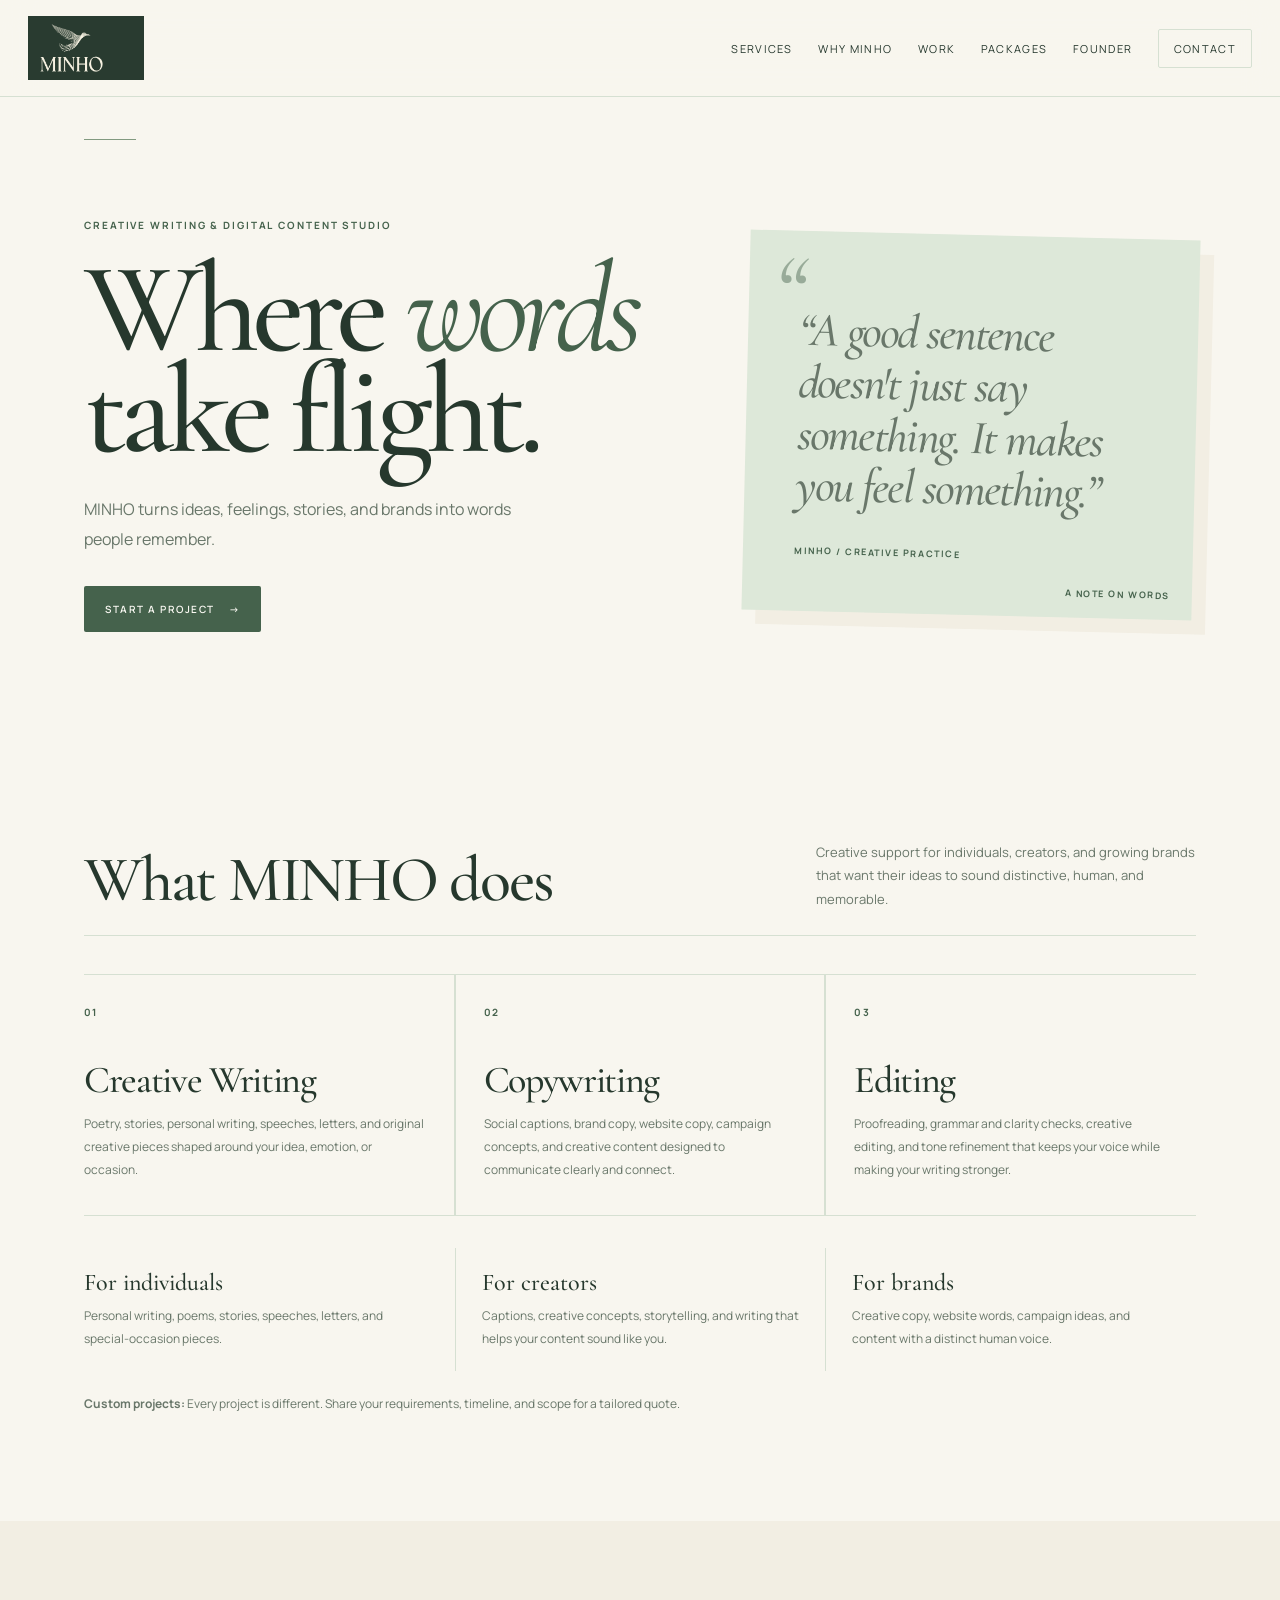
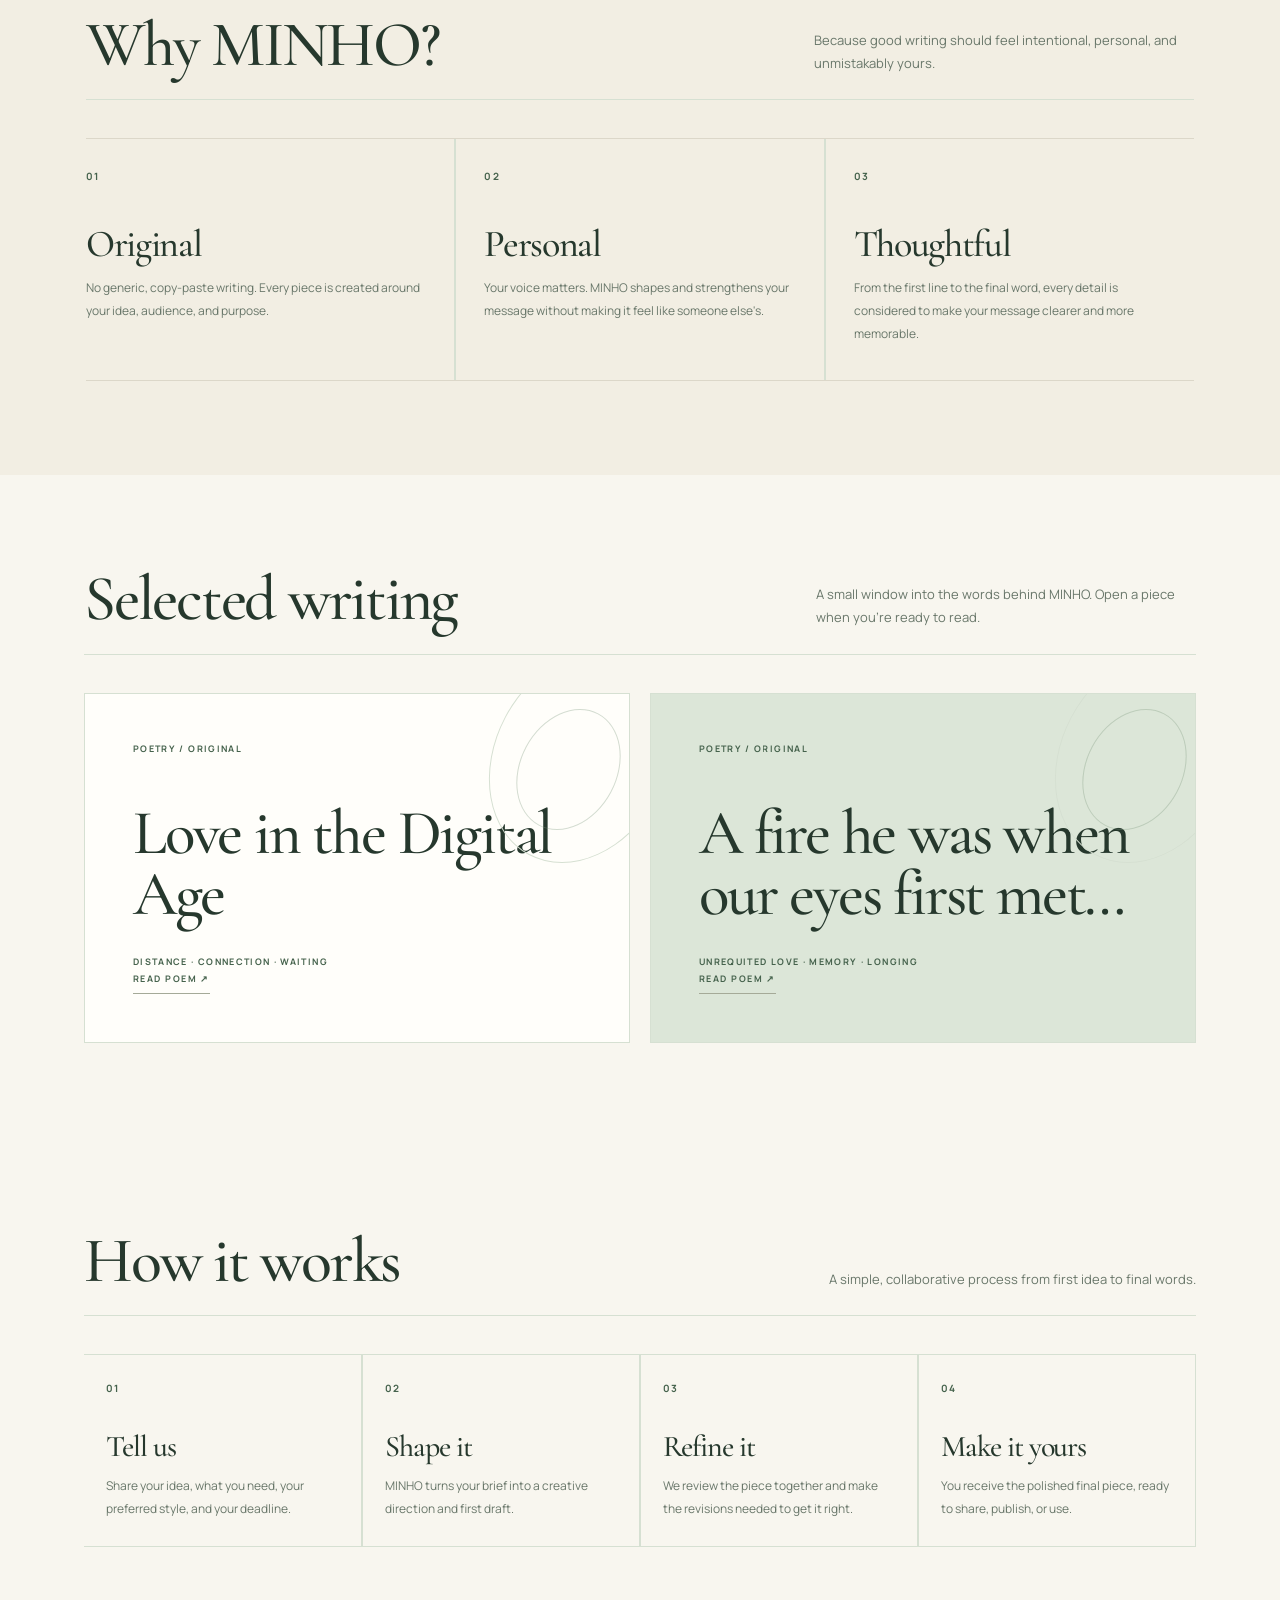
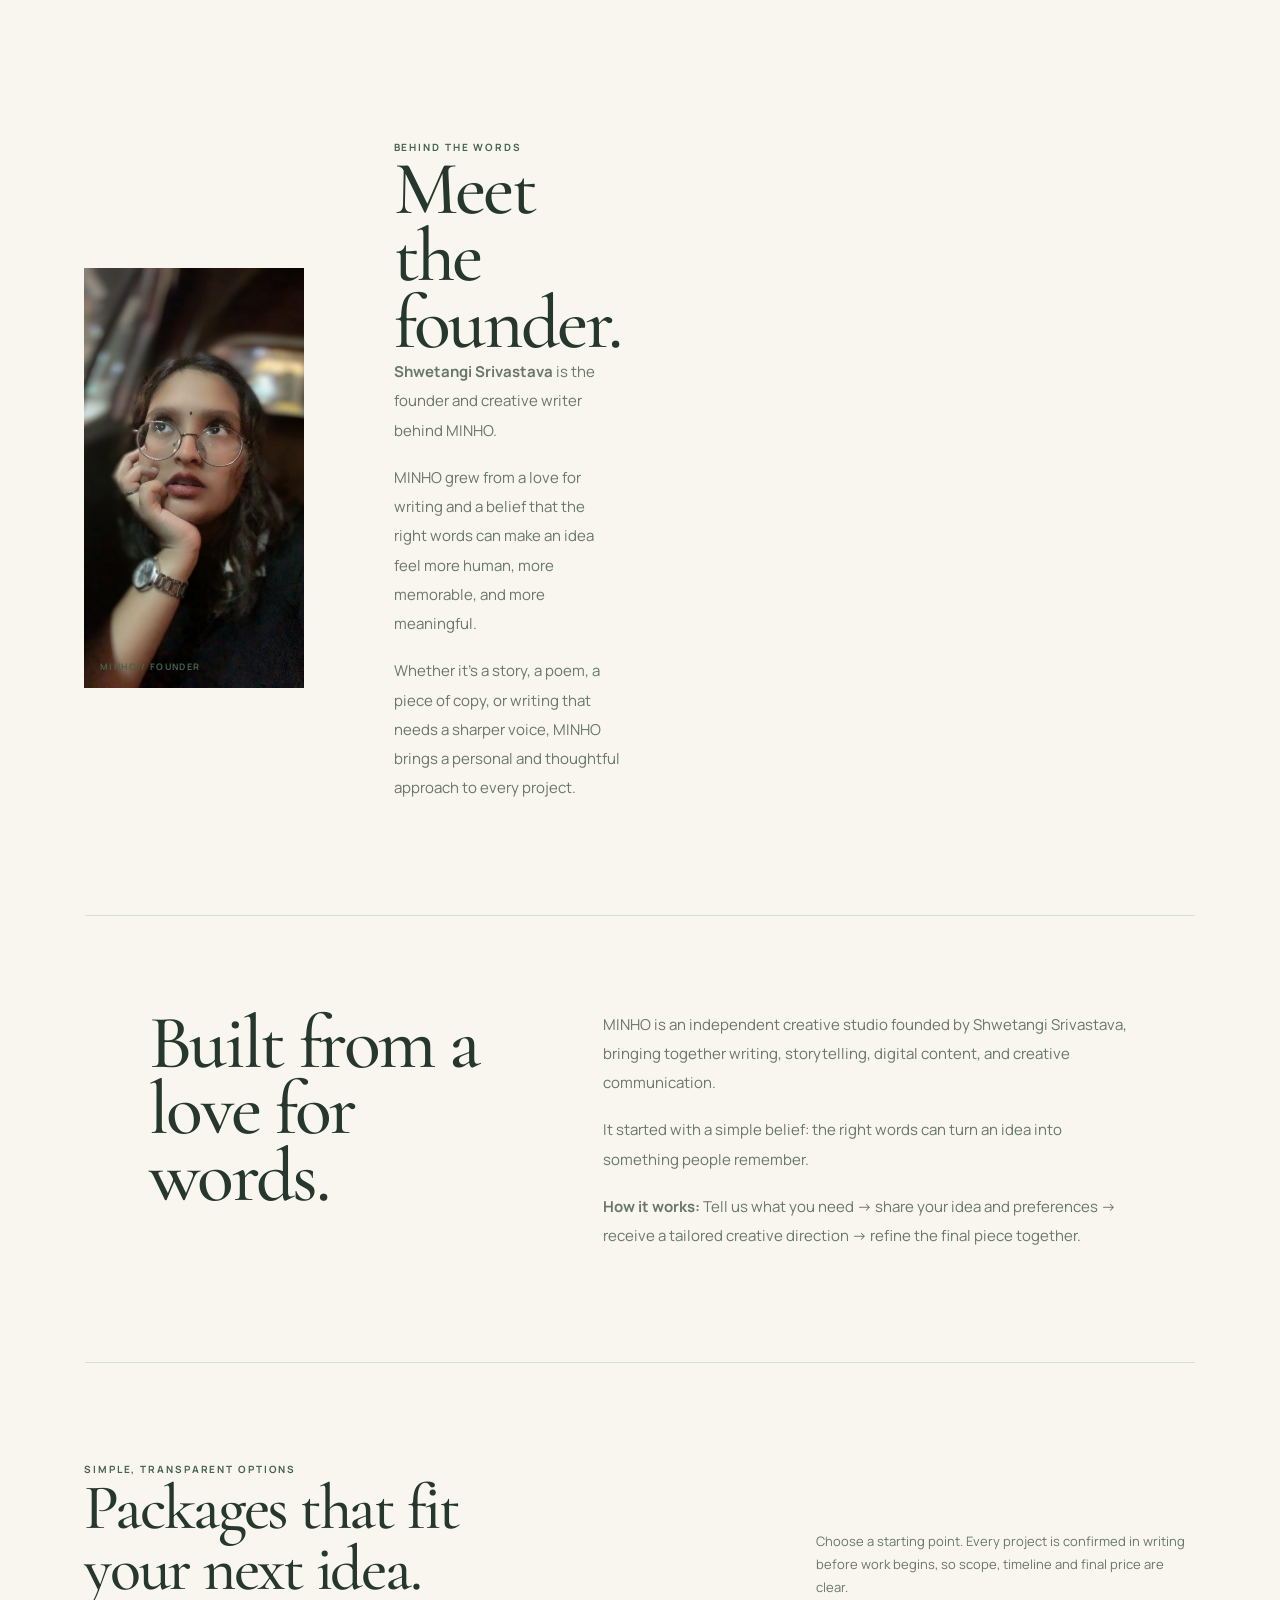
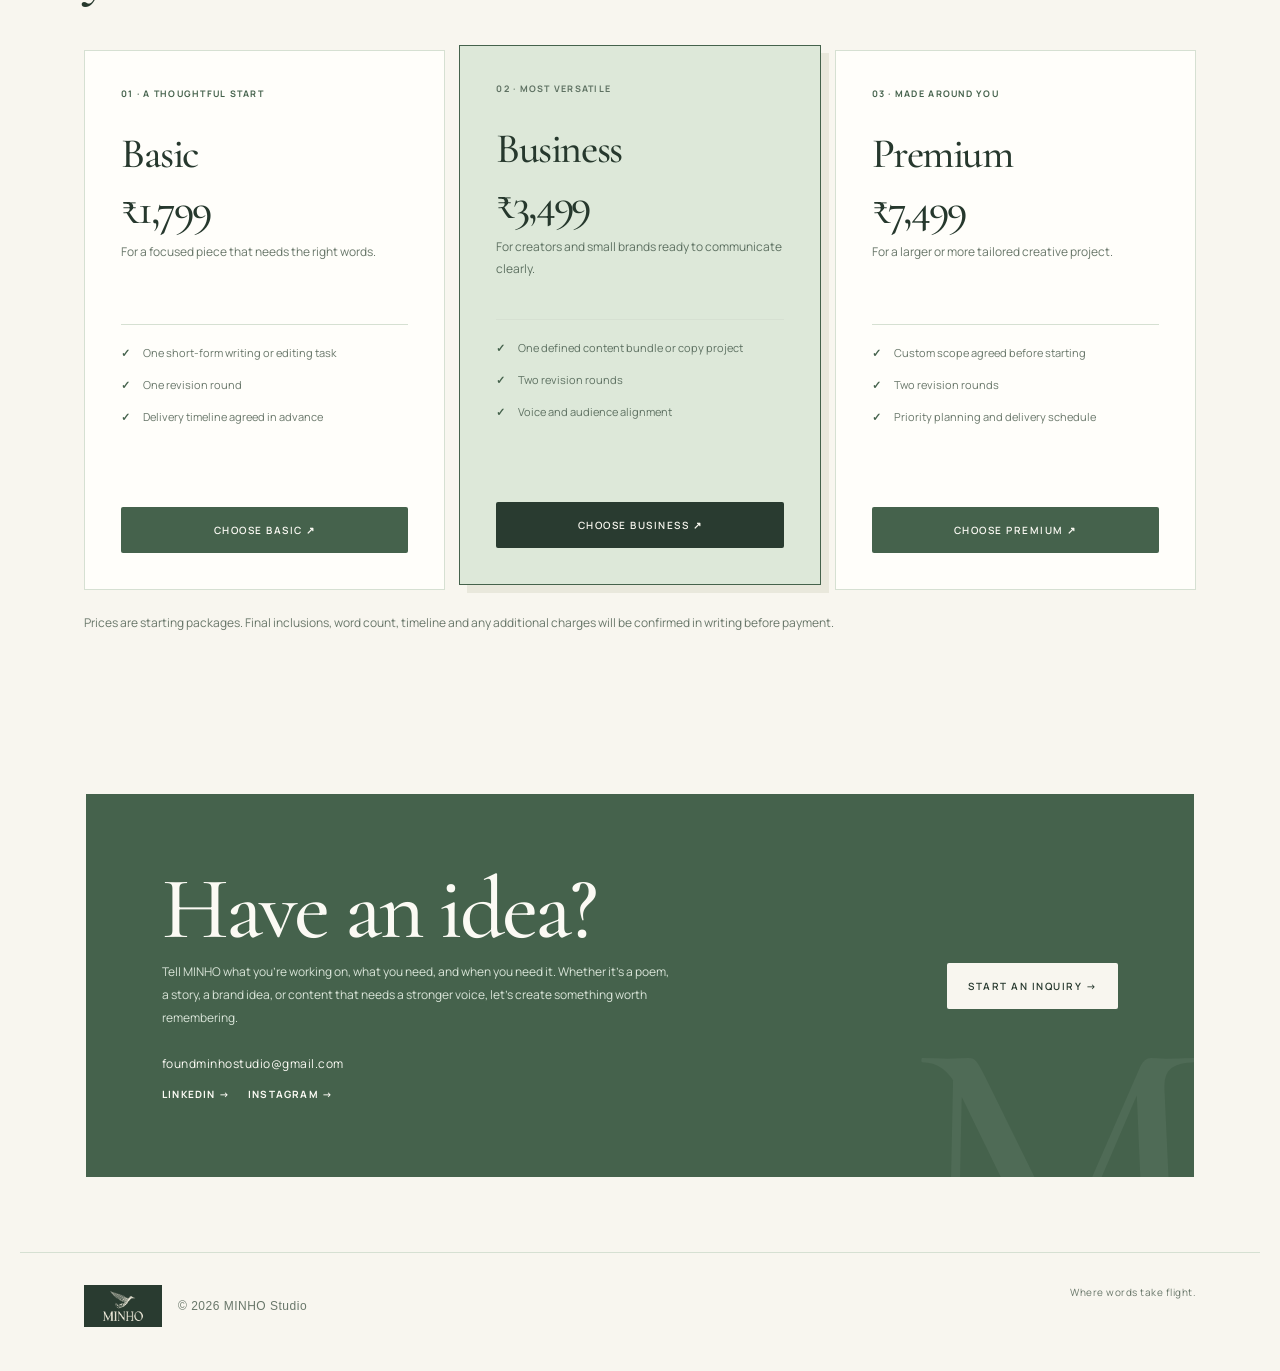
==== commit b3100f12: "Update index.html" ====
--- a/index.html
+++ b/index.html
@@ -593,30 +593,19 @@
 
   if (!button || !status) return;
 
-  button.addEventListener('click', function () {
+  button.addEventListener('click', async function () {
     const upi = 'shwetangisrivastava@fam';
 
-    status.textContent = '';
-
-    const label = document.createElement('p');
-    label.textContent = 'Select the UPI ID below and press Ctrl + C:';
-
-    const input = document.createElement('input');
-    input.type = 'text';
-    input.value = upi;
-    input.readOnly = true;
-    input.style.width = '100%';
-    input.style.padding = '10px';
-
-    status.appendChild(label);
-    status.appendChild(input);
-
-    input.focus();
-    input.select();
+    try {
+      await navigator.clipboard.writeText(upi);
+      status.textContent = 'UPI ID copied successfully!';
+    } catch (error) {
+      status.textContent = 'Copy unavailable. Please copy manually: ' + upi;
+    }
   });
 })();
-
-<footer><div class="footer-brand"><img src="minho-logo-transparent.png" alt="MINHO — Creative Writing & Editing Studio" /><span>© 2026 MINHO Studio</span></div><span>Where words take flight.</span></footer>
+</script>
+    <footer><div class="footer-brand"><img src="minho-logo-transparent.png" alt="MINHO — Creative Writing & Editing Studio" /><span>© 2026 MINHO Studio</span></div><span>Where words take flight.</span></footer>
 </div>
 </body>
 </html>
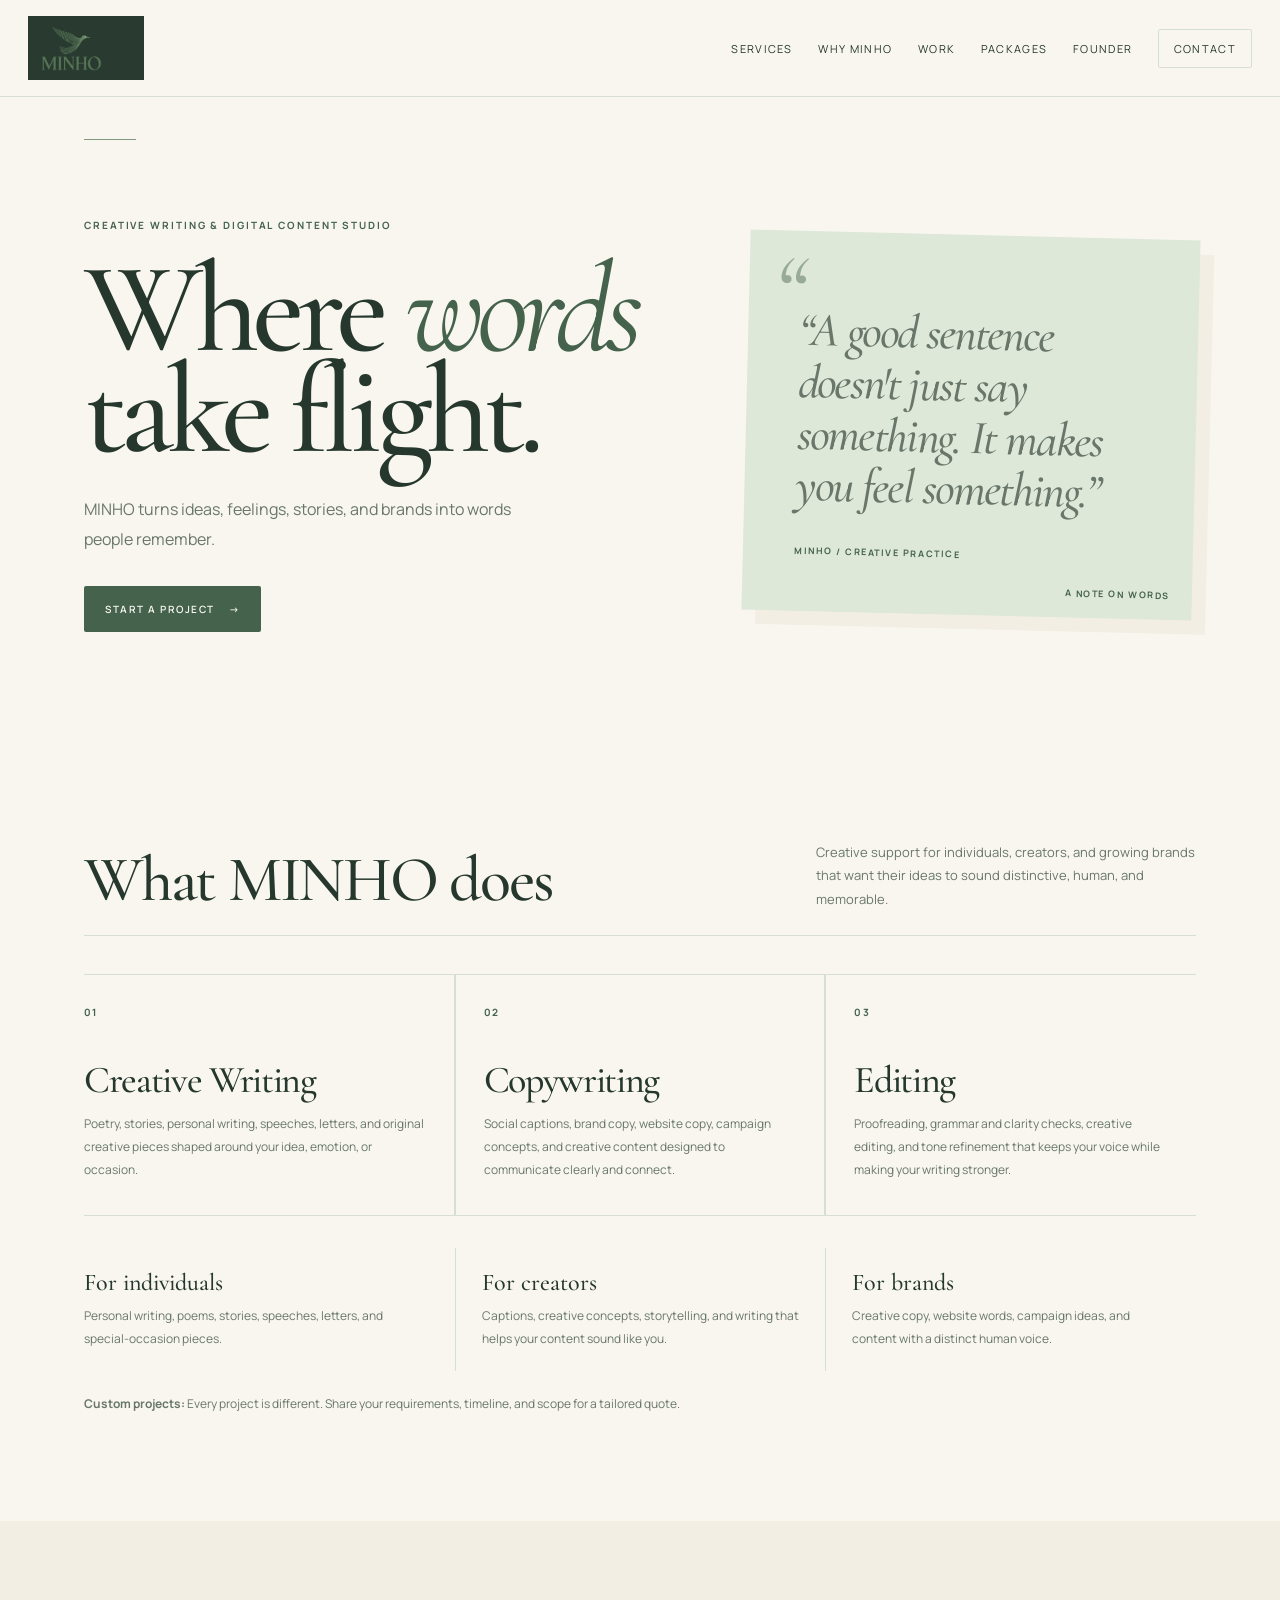
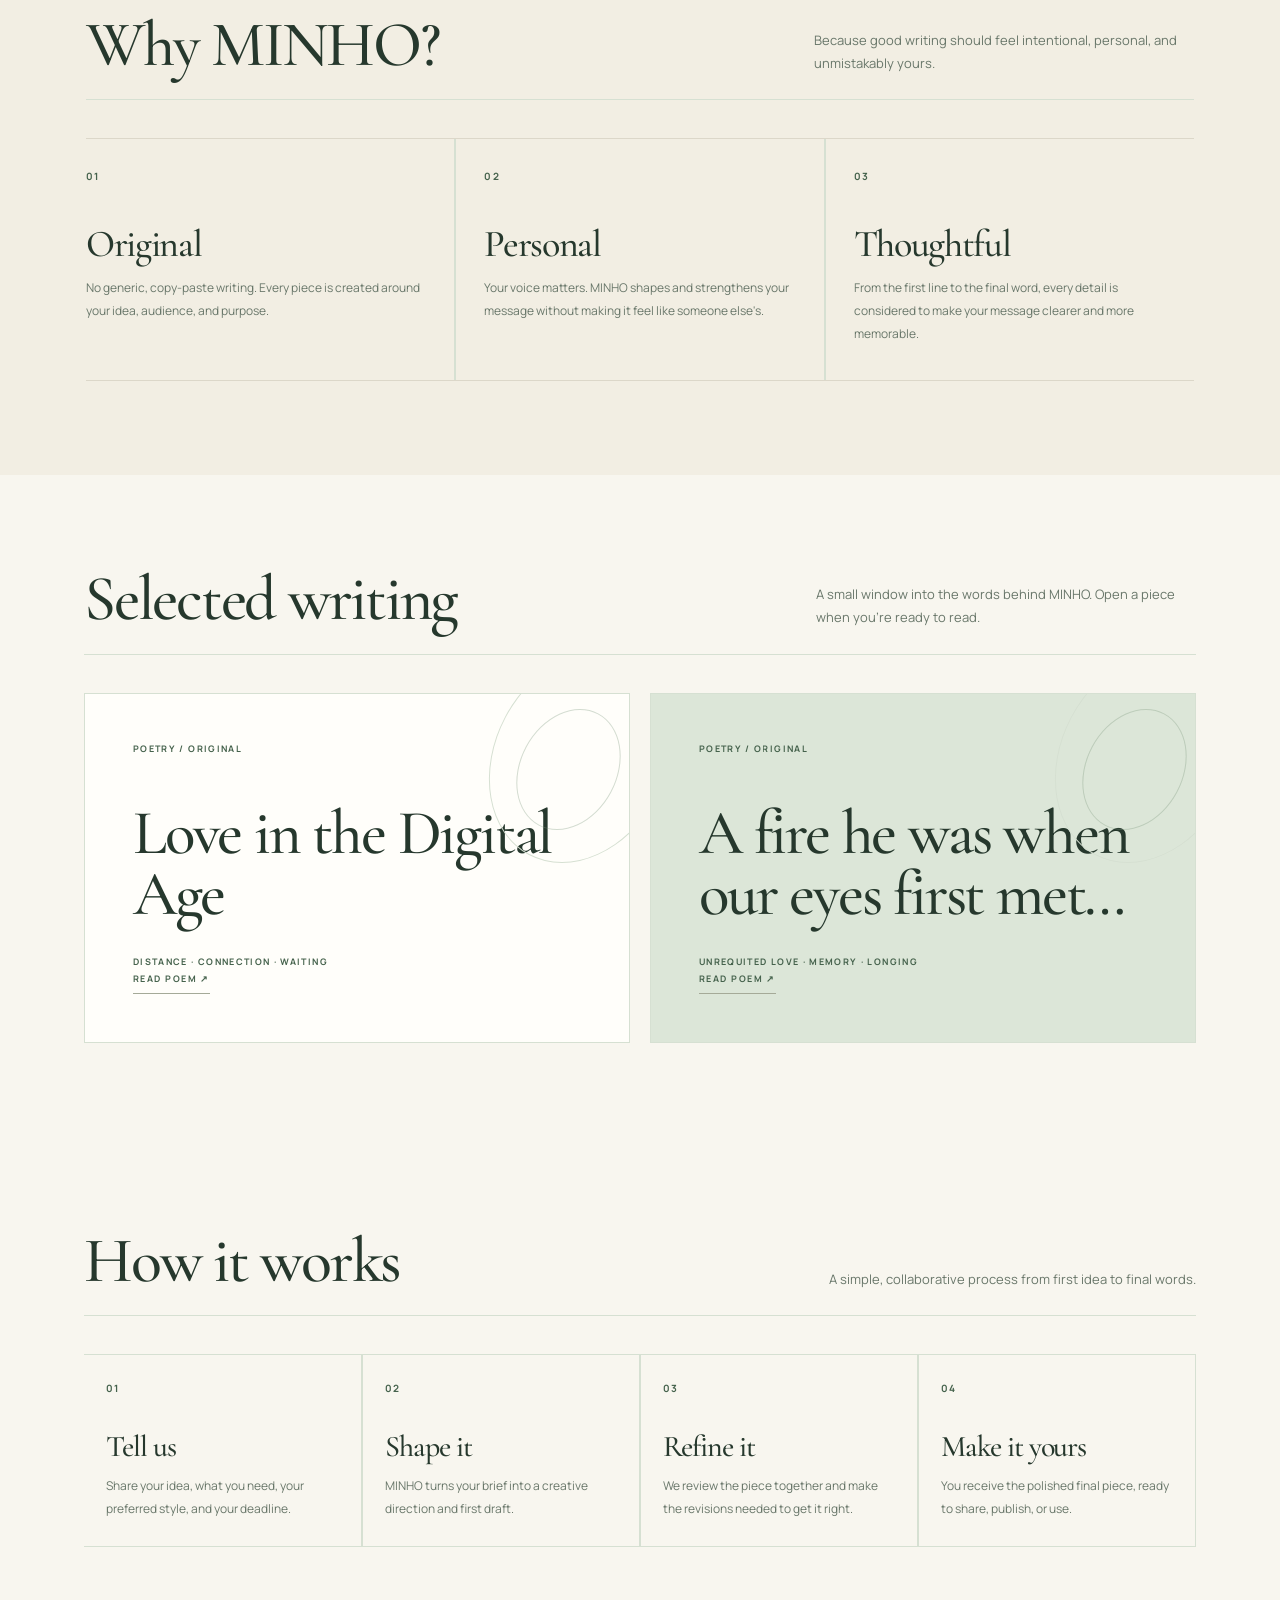
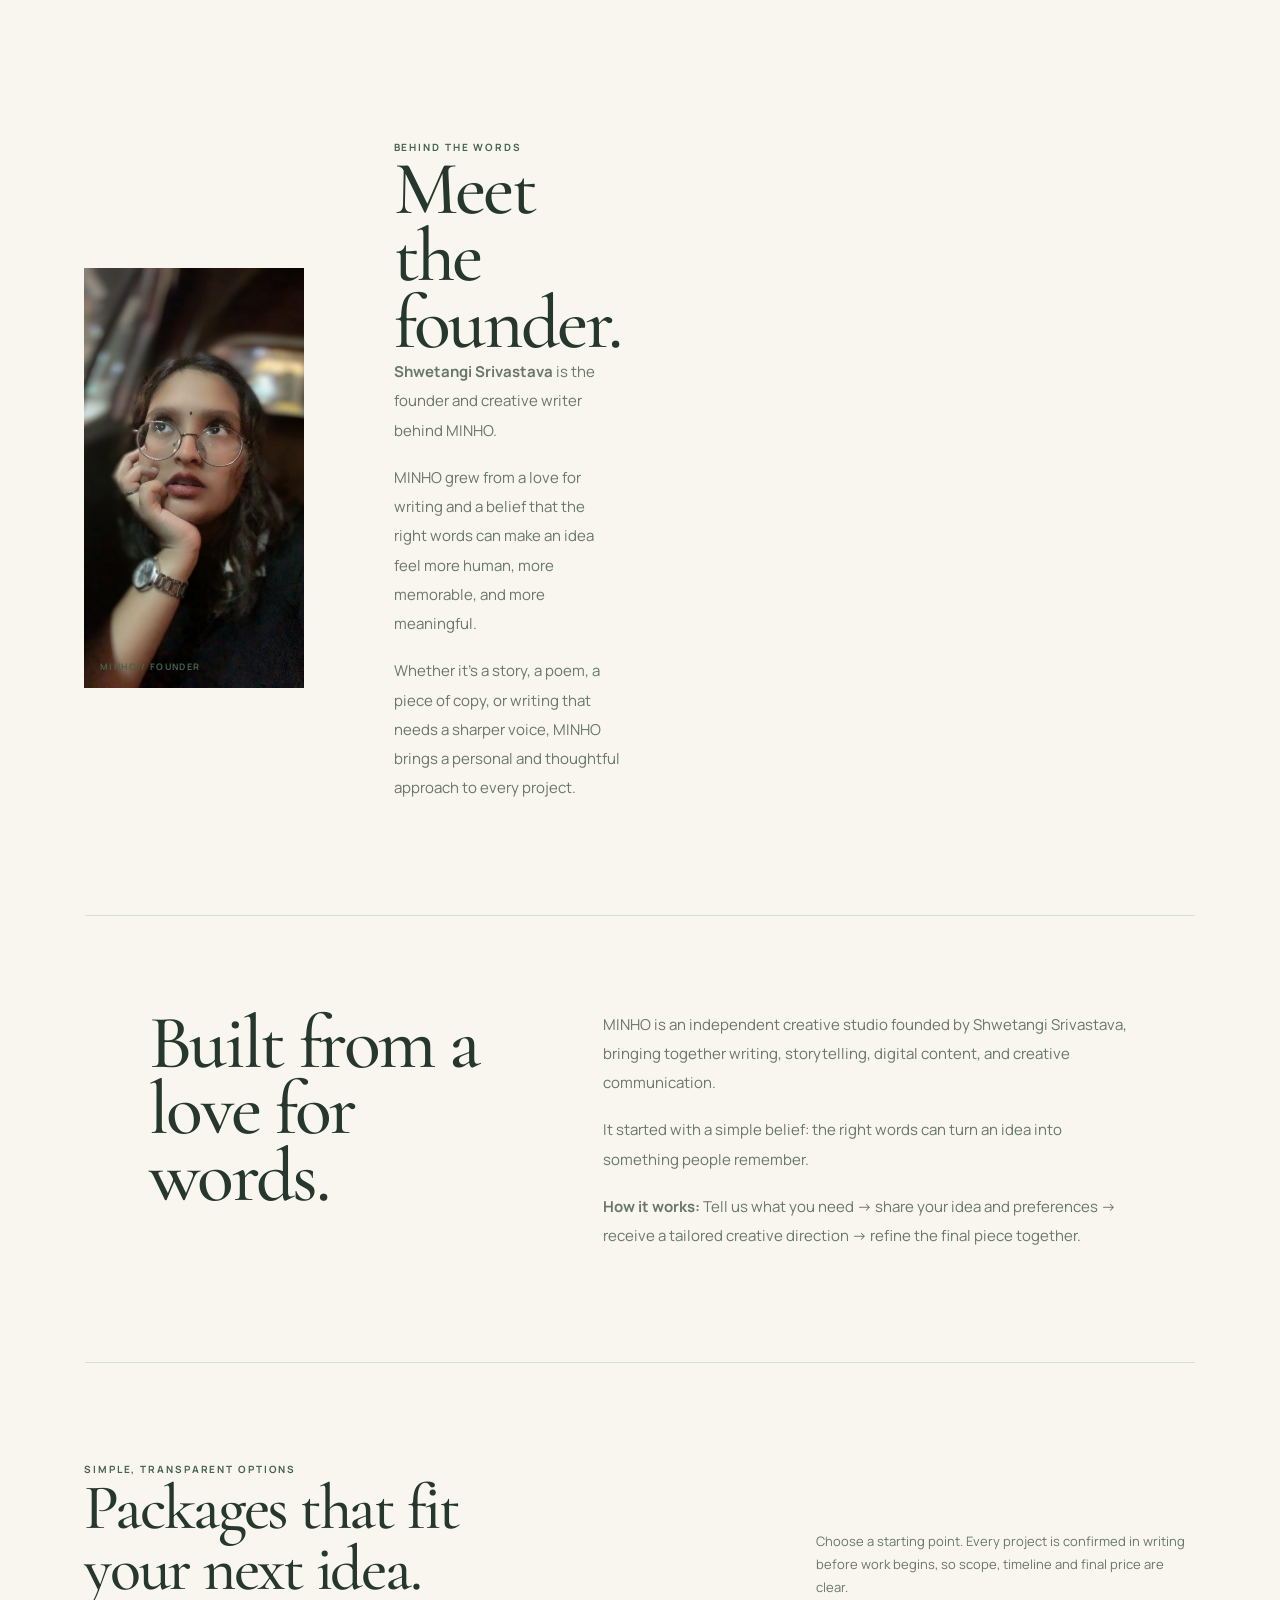
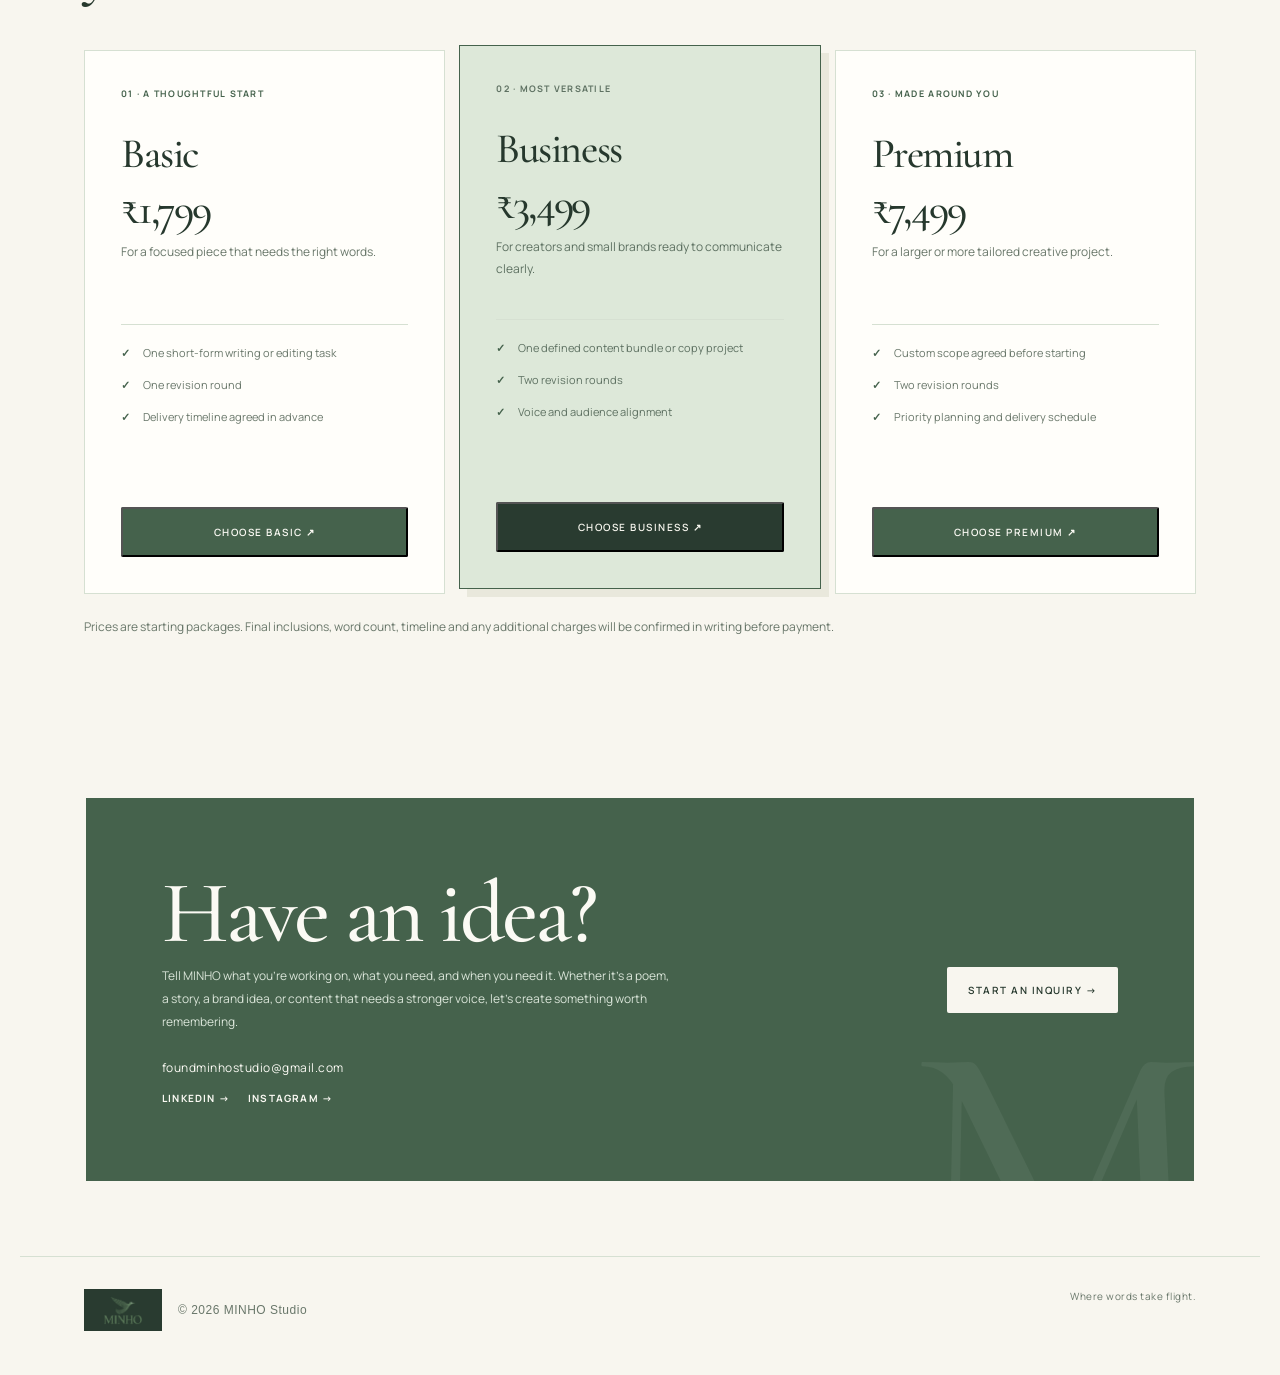
==== commit f0e2ab70: "Update index.html" ====
--- a/index.html
+++ b/index.html
@@ -306,7 +306,7 @@
 @media(prefers-reduced-motion:reduce){html{scroll-behavior:auto}*,*::before,*::after{transition:none!important;animation:none!important}}
 
 
-.checkout-trigger{font:600 10px 'Manrope',sans-serif;cursor:pointer;border:0;width:100%}
+}.checkout-trigger{font:600 10px 'Manrope',sans-serif;cursor:pointer;border:0;width:100%}
 /* MINHO checkout experience */
 .checkout-dialog{width:min(760px,calc(100% - 24px));max-height:92vh;overflow:auto;border:1px solid var(--line);padding:0;background:var(--bg);color:var(--text);box-shadow:0 30px 100px rgba(25,42,29,.3)}
 .checkout-dialog::backdrop{background:rgba(23,36,27,.68);backdrop-filter:blur(5px)}
@@ -331,7 +331,7 @@
 .checkout-badge{display:inline-block;margin:12px 0;padding:8px 10px;background:#f8f6ef;color:#45624c;font:700 9px 'Manrope',sans-serif;letter-spacing:.08em;text-transform:uppercase}
 .checkout-payment-note{margin-top:25px;padding-top:20px;border-top:1px solid rgba(69,98,76,.25);font:11px/1.8 'Manrope',sans-serif;color:#45624c}
 .checkout-status{display:none;margin-top:14px;font:12px/1.7 'Manrope',sans-serif;color:var(--sage-deep)}
-@media(max-width:650px){.checkout-shell{grid-template-columns:1fr}.checkout-side{border-left:0;border-top:1px solid var(--line);grid-row:1}.checkout-main{grid-row:2}.checkout-dialog{max-height:95vh}}
+@media(max-width:650px){.checkout-shell{grid-template-columns:1fr}.checkout-side{border-left:0;border-top:1px solid var(--line);grid-row:1}.checkout-main{grid-row:2}.checkout-dialog{max-height:95vh}
 
 </style>
 </head>
@@ -395,6 +395,8 @@
         <input id="checkout-name" name="name" autocomplete="name" required placeholder="Name">
         <label for="checkout-email">Email address</label>
         <input id="checkout-email" name="email" type="email" autocomplete="email" required placeholder="you@example.com">
+         <label for="checkout-phone">Phone number</label>
+         <input id="checkout-phone" name="phone" type="tel" autocomplete="tel" required placeholder="Your phone number">
         <label for="checkout-type">What do you need?</label>
         <select id="checkout-type" name="projectType" required>
           <option value="">Choose a project type</option>
@@ -605,7 +607,8 @@
   });
 })();
 </script>
-    <footer><div class="footer-brand"><img src="minho-logo-transparent.png" alt="MINHO — Creative Writing & Editing Studio" /><span>© 2026 MINHO Studio</span></div><span>Where words take flight.</span></footer>
+
+<footer><div class="footer-brand"><img src="minho-logo-transparent.png" alt="MINHO — Creative Writing & Editing Studio" /><span>© 2026 MINHO Studio</span></div><span>Where words take flight.</span></footer>
 </div>
 </body>
 </html>
